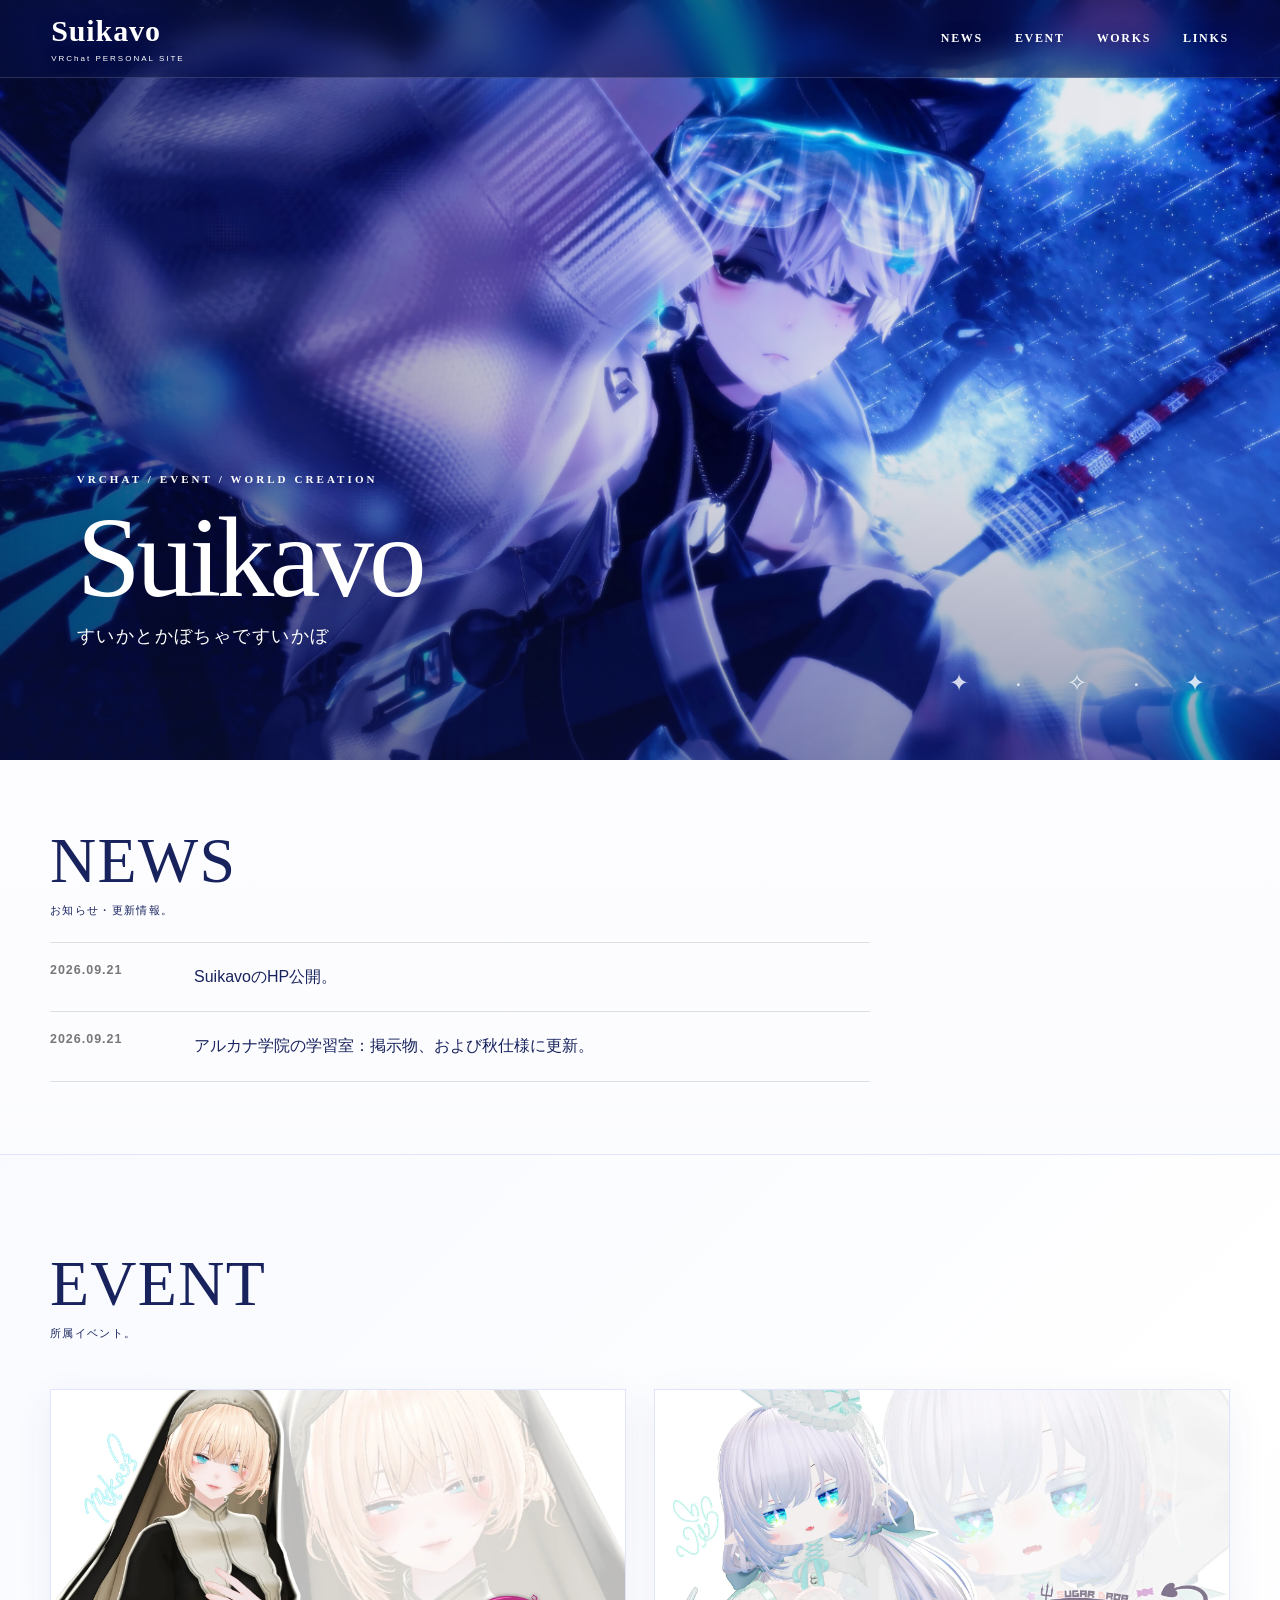
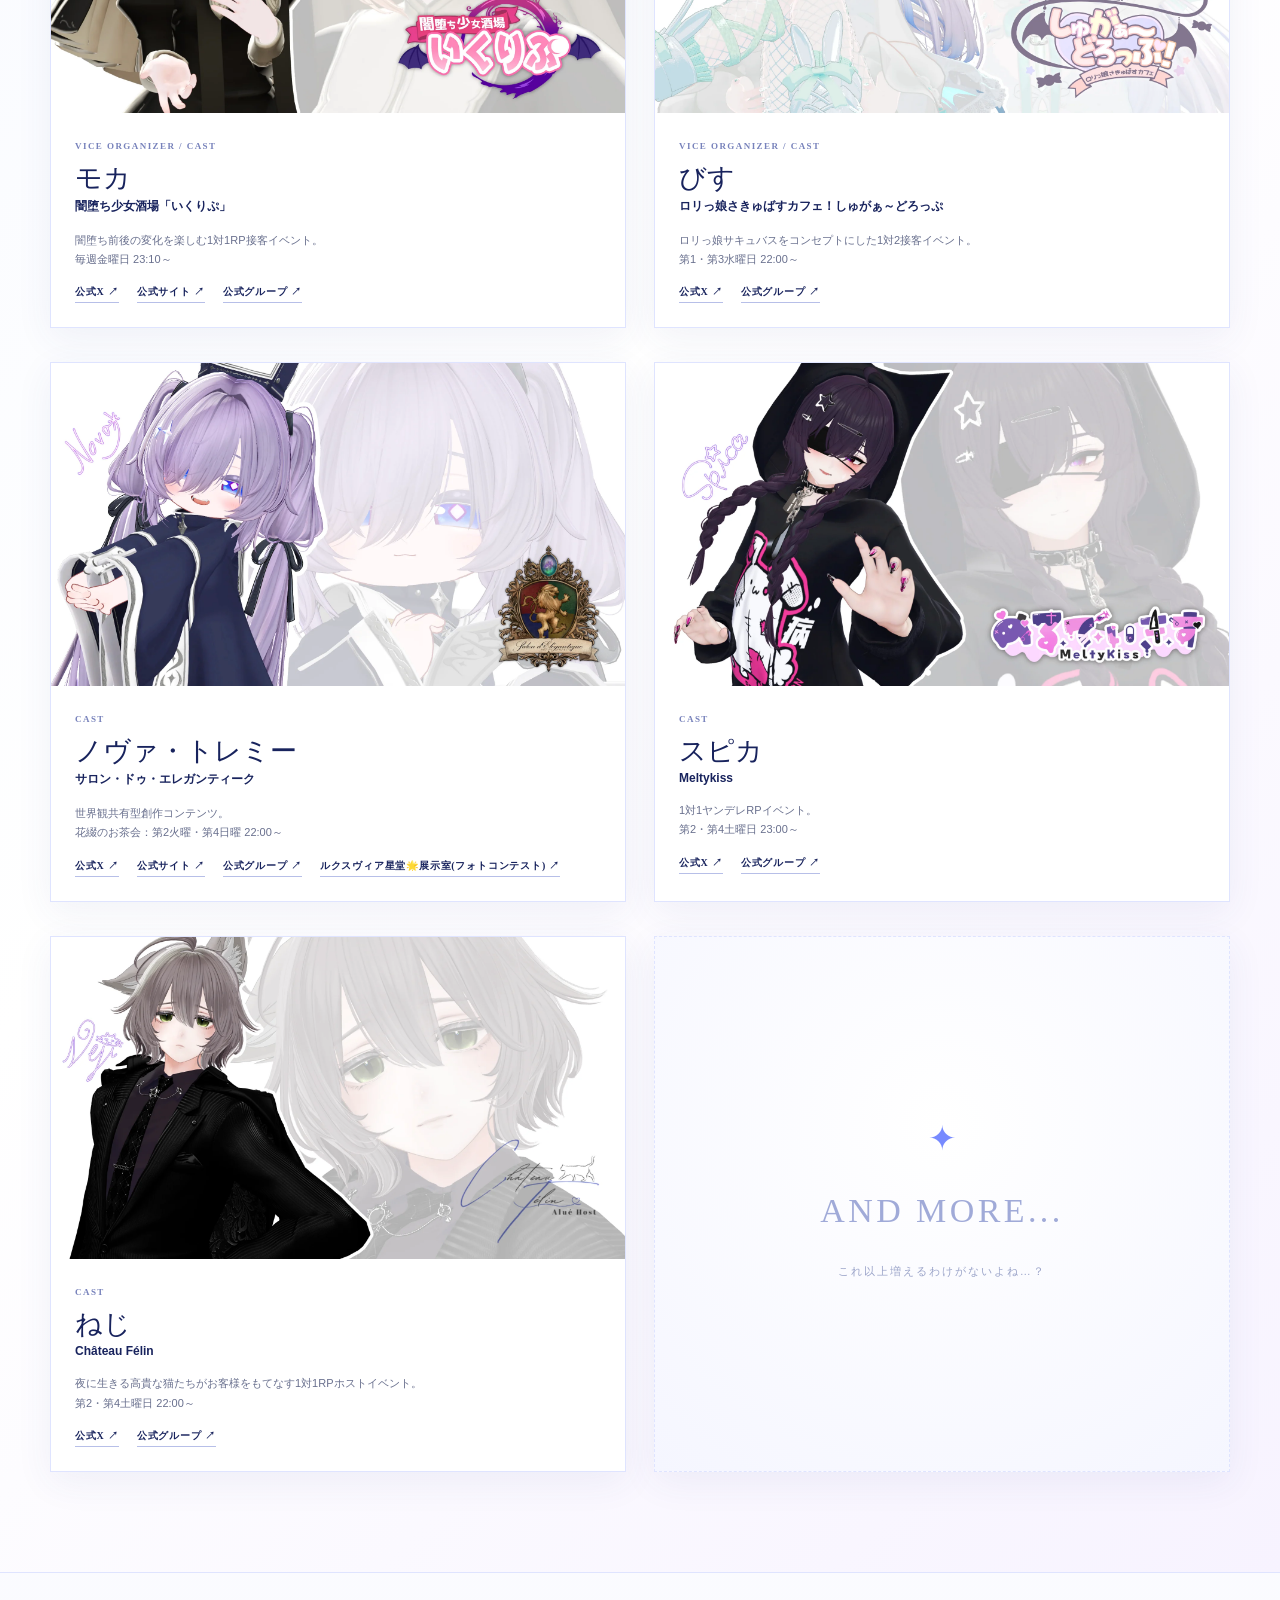
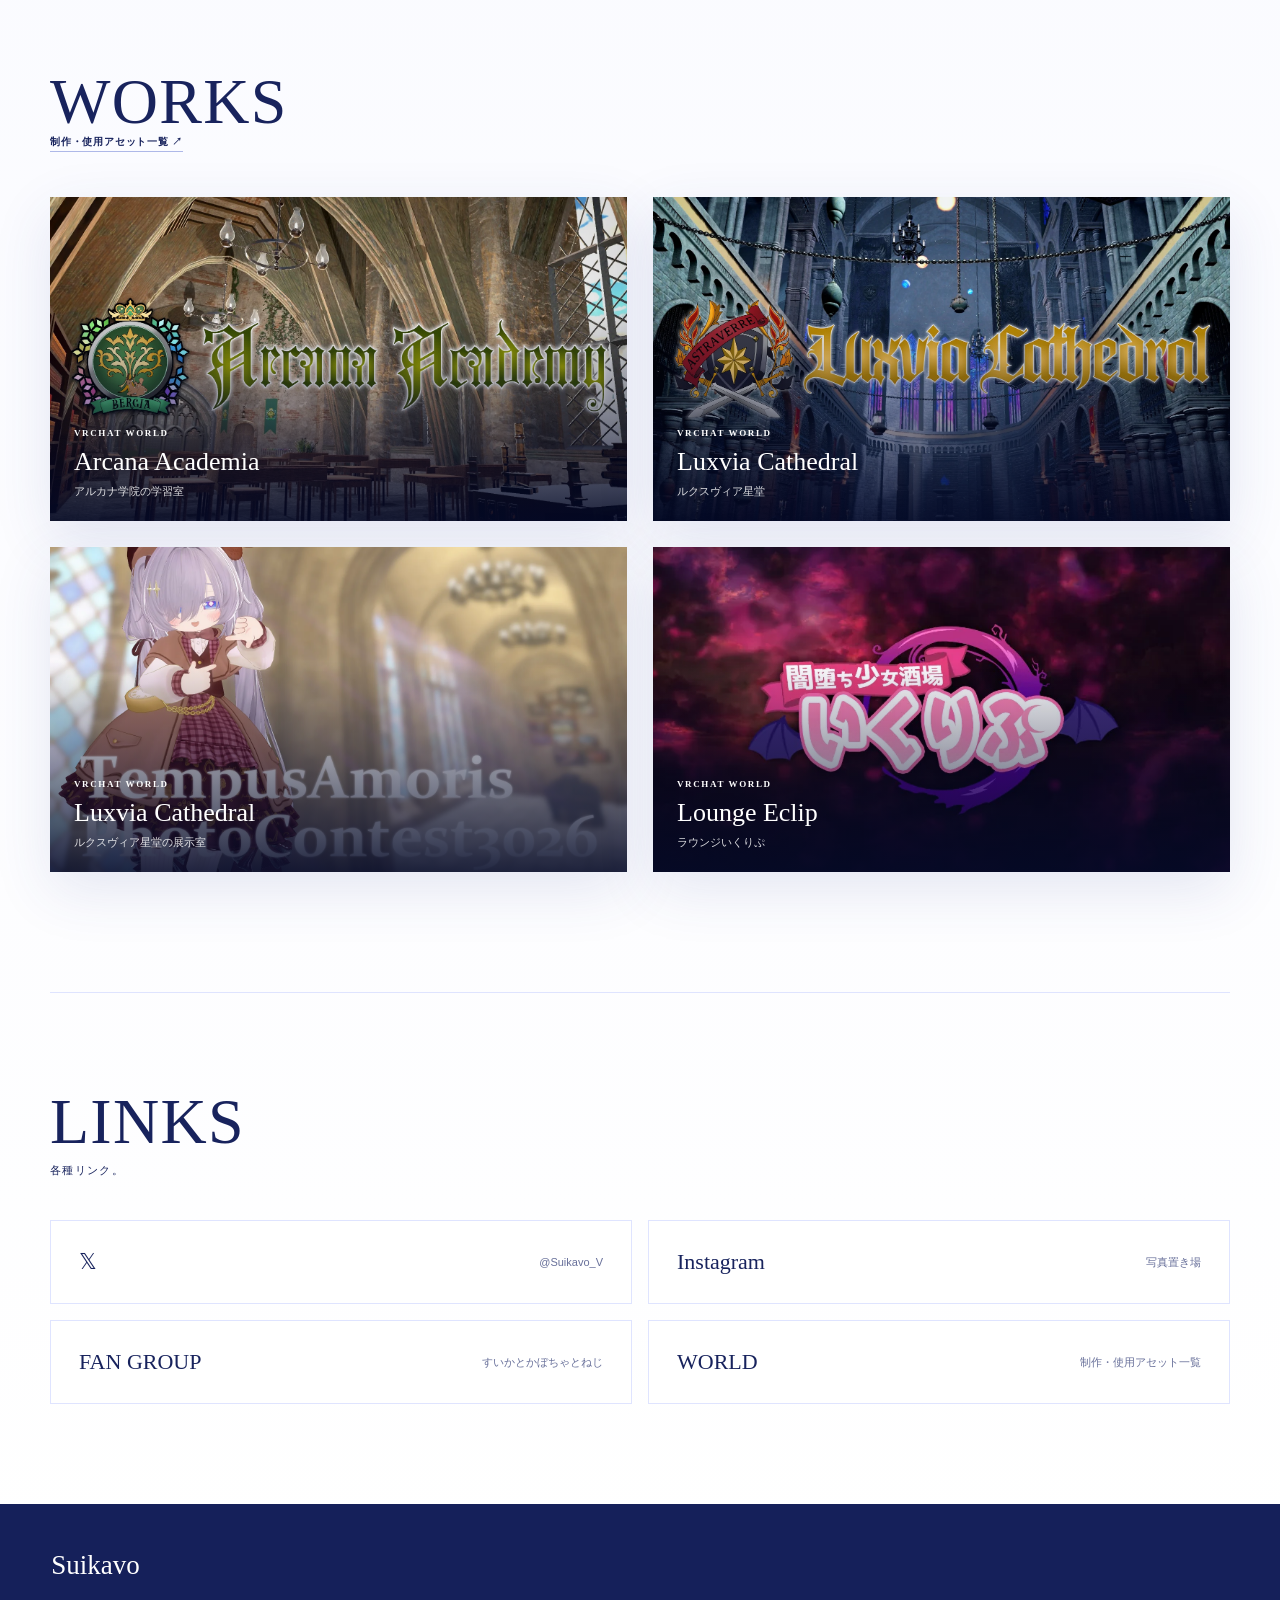
==== index.html @ 26a0cde1 "Update index.html" ====
<!doctype html>
<html lang="ja">
<head>
<meta charset="utf-8"><meta name="viewport" content="width=device-width,initial-scale=1">
<title>Suikavo | PERSONAL SITE</title>
<meta name="description" content="Suikavoの個人サイトです。">
<link rel="icon" href="img/favicon.png">
<link rel="stylesheet" href="css/style.css">
</head>
<body>
<header class="site-header">
  <a class="logo" href="#top"><strong>Suikavo</strong><small>VRChat PERSONAL SITE</small></a>
  <nav><a href="#news">NEWS</a><a href="#event">EVENT</a><a href="#works">WORKS</a><a href="#links">LINKS</a></nav>
  <button class="menu" aria-label="メニュー" aria-expanded="false">MENU</button>
</header>
<main id="top">
<section class="hero">
  <div class="hero-slider" aria-label="Suikavoキービジュアル">
    <div class="hero-track">
      <img class="hero-slide" src="img/TOP_1.webp" alt="">
      <img class="hero-slide" src="img/TOP_2.webp" alt="">
      <img class="hero-slide" src="img/TOP_3.webp" alt="">
      <img class="hero-slide" src="img/TOP_4.webp" alt="">
      <img class="hero-slide" src="img/TOP_5.webp" alt="">
    </div>
  </div>
<div class="hero-shade"></div>
  <div class="hero-copy"><span>VRCHAT / EVENT / WORLD CREATION</span><h1>Suikavo</h1><p>すいかとかぼちゃですいかぼ</p></div>
  
  <div class="hero-stars" aria-hidden="true">✦　·　✧　·　✦</div>
</section>
<div class="news-only wrap">
<section id="news" class="section news-social">
  <div class="news-social-grid">
    <div class="news-panel">
      <div class="heading"><div><h2>NEWS</h2><small>お知らせ・更新情報。</small></div></div>
      <div class="news-list">
        <article class="news-item">
          <time datetime="2026-09-21">2026.09.21</time>
          <p>SuikavoのHP公開。</p>
        </article>
        <article class="news-item">
          <time datetime="2026-09-21">2026.09.21</time>
          <p>アルカナ学院の学習室：掲示物、および秋仕様に更新。</p>
        </article>
      </div>
    </div>
  </div>
</section>
</div>

<section id="event" class="section event-section">
<div class="wrap">
  <div class="section-top"><div class="heading"><div><h2>EVENT</h2><small>所属イベント。</small></div></div></div>
  <div class="event-grid">
    <article class="event-card"><img src="img/CastBanner_Moka.webp" alt="モカ / 闇堕ち少女酒場いくりぷ"><div class="event-info"><div><span>VICE ORGANIZER / CAST</span><h3>モカ</h3><h4>闇堕ち少女酒場「いくりぷ」</h4></div><p>闇堕ち前後の変化を楽しむ1対1RP接客イベント。<br>毎週金曜日 23:10～</p><div class="event-links"><a href="https://x.com/DFB_Eclipse" target="_blank" rel="noreferrer">公式X ↗</a><a href="https://dfbeclipse.github.io/vrc-event-page/" target="_blank" rel="noreferrer">公式サイト ↗</a><a href="https://vrc.group/IKRP.4845" target="_blank" rel="noreferrer">公式グループ ↗</a></div></div></article>
    <article class="event-card"><img src="img/CastBanner_Vis.webp" alt="びす / しゅがぁ～どろっぷ"><div class="event-info"><div><span>VICE ORGANIZER / CAST</span><h3>びす</h3><h4>ロリっ娘さきゅばすカフェ！しゅがぁ～どろっぷ</h4></div><p>ロリっ娘サキュバスをコンセプトにした1対2接客イベント。<br>第1・第3水曜日 22:00～</p><div class="event-links"><a href="https://x.com/VRC_SugarDrop" target="_blank" rel="noreferrer">公式X ↗</a><a href="https://vrc.group/SD1.3773" target="_blank" rel="noreferrer">公式グループ ↗</a></div></div></article>
    <article class="event-card"><img src="img/CastBanner_Nova.webp" alt="ノヴァ・トレミー / サロン・ドゥ・エレガンティーク"><div class="event-info"><div><span>CAST</span><h3>ノヴァ・トレミー</h3><h4>サロン・ドゥ・エレガンティーク</h4></div><p>世界観共有型創作コンテンツ。<br>花綴のお茶会：第2火曜・第4日曜 22:00～</p><div class="event-links"><a href="https://x.com/VRC_SALON" target="_blank" rel="noreferrer">公式X ↗</a><a href="https://vrcsalon.wixsite.com/salon-d-elegantique" target="_blank" rel="noreferrer">公式サイト ↗</a><a href="https://vrc.group/SALON.3067" target="_blank" rel="noreferrer">公式グループ ↗</a><a href="https://x.com/Luxvia_kirakira" target="_blank" rel="noreferrer">ルクスヴィア星堂🌟展示室(フォトコンテスト) ↗</a></div></div></article>
    <article class="event-card"><img src="img/CastBanner_Spica.webp" alt="スピカ / Meltykiss"><div class="event-info"><div><span>CAST</span><h3>スピカ</h3><h4>Meltykiss</h4></div><p>1対1ヤンデレRPイベント。<br>第2・第4土曜日 23:00～</p><div class="event-links"><a href="https://x.com/Meltykiss_RP" target="_blank" rel="noreferrer">公式X ↗</a><a href="https://vrc.group/MELTYK.9744" target="_blank" rel="noreferrer">公式グループ ↗</a></div></div></article>
    <article class="event-card"><img src="img/CastBanner_Neji.webp" alt="ねじ / Château Félin"><div class="event-info"><div><span>CAST</span><h3>ねじ</h3><h4>Château Félin</h4></div><p>夜に生きる高貴な猫たちがお客様をもてなす1対1RPホストイベント。<br>第2・第4土曜日 22:00～</p><div class="event-links"><a href="https://x.com/Alue_host" target="_blank" rel="noreferrer">公式X ↗</a><a href="https://vrc.group/CFHOST.1799" target="_blank" rel="noreferrer">公式グループ ↗</a></div></div></article>
    <article class="event-card more-card"><div class="more-inner"><span>✦</span><h3>AND MORE...</h3><p>これ以上増えるわけがないよね…？</p></div></article>
  </div>
</div>
</section>

<section id="works" class="section works wrap">
  <div class="section-top"><div class="heading"><div><h2>WORKS</h2><a class="text-link" href="https://nice-hope-88e.notion.site/2d836f5810f680d7ac8ffae40228d216" target="_blank" rel="noreferrer">制作・使用アセット一覧 ↗</a></div></div></div>
  <div class="works-grid">
    <a class="work-card" href="https://vrchat.com/home/launch?worldId=wrld_02299220-9dbe-44e6-8e7b-b437713254c1" target="_blank" rel="noreferrer"><img src="img/WorldBanner_01.webp" alt="Arcana Academia"><div><span>VRCHAT WORLD</span><h3>Arcana Academia</h3><p>アルカナ学院の学習室</p></div></a>
    <a class="work-card" href="https://vrchat.com/home/launch?worldId=wrld_3e74e423-bea6-4297-b7ee-8c4036b9f071" target="_blank" rel="noreferrer"><img src="img/WorldBanner_02.webp" alt="Luxvia Cathedral"><div><span>VRCHAT WORLD</span><h3>Luxvia Cathedral</h3><p>ルクスヴィア星堂</p></div></a>
    <a class="work-card" href="https://vrchat.com/home/launch?worldId=wrld_10c04b75-bedc-47fc-84cd-84316eb4fcbe" target="_blank" rel="noreferrer"><img src="img/WorldBanner_03.webp" alt="Tempus Amoris Photo Contest 3026"><div><span>VRCHAT WORLD</span><h3>Luxvia Cathedral</h3><p>ルクスヴィア星堂の展示室</p></div></a>
    <a class="work-card" target="_blank" rel="noreferrer"><img src="img/WorldBanner_04.webp" alt="闇堕ち少女酒場いくりぷ"><div><span>VRCHAT WORLD</span><h3>Lounge Eclip</h3><p>ラウンジいくりぷ</p></div></a>
  </div>
</section>

<section id="links" class="section links wrap">
  <div class="heading"><div><h2>LINKS</h2><small>各種リンク。</small></div></div>
  <div class="link-grid">
    <a href="https://x.com/Suikavo_V" target="_blank" rel="noreferrer"><b>𝕏</b><span>@Suikavo_V</span></a>
    <a href="https://www.instagram.com/suikavo/" target="_blank" rel="noreferrer"><b>Instagram</b><span>写真置き場</span></a>
    <a href="https://vrc.group/0908.1589" target="_blank" rel="noreferrer"><b>FAN GROUP</b><span>すいかとかぼちゃとねじ</span></a>
    <a href="https://nice-hope-88e.notion.site/2d836f5810f680d7ac8ffae40228d216" target="_blank" rel="noreferrer"><b>WORLD</b><span>制作・使用アセット一覧</span></a>
  </div>
</section>
</main>
<footer><div><strong>Suikavo</strong
---- css/style.css ----
:root {
  --ink:#18235d;
  --blue:#536cff;
  --violet:#9d7bff;
  --pale:#f4f6ff;
  --line:#dfe4ff;
  --white:#fff;
  --shadow:0 18px 55px rgba(53,68,145,.12)
}

* {
  box-sizing:border-box
}

html {
  scroll-behavior:smooth
}

body {
  margin:0;
  color:var(--ink);
  font-family:"Yu Gothic","Hiragino Kaku Gothic ProN",Meiryo,sans-serif;
  background:linear-gradient(180deg,#fff 0,#f8f9ff 48%,#fff 100%)
}

a {
  color:inherit;
  text-decoration:none
}

img {
  display:block;
  max-width:100%
}

.wrap {
  width:min(1180px,calc(100% - 48px));
  margin:auto
}

.site-header {
  height:78px;
  padding:0 max(24px,4vw);
  display:flex;
  align-items:center;
  justify-content:space-between;
  position:absolute;
  top:0;
  left:0;
  right:0;
  z-index:20;
  color:white;
  text-shadow:0 1px 14px rgba(0,0,60,.5)
}

.logo {
  display:flex;
  flex-direction:column;
  line-height:1
}

.logo strong {
  font:600 30px Georgia,serif;
  letter-spacing:.03em
}

.logo small {
  font-size:8px;
  letter-spacing:.25em;
  margin-top:7px
}

.site-header nav {
  display:flex;
  gap:32px;
  font:600 12px Georgia,serif;
  letter-spacing:.14em
}

.site-header nav a {
  padding:10px 0;
  border-bottom:1px solid transparent
}

.site-header nav a:hover {
  border-color:white
}

.menu {
  display:none;
  background:rgba(255,255,255,.12);
  border:1px solid rgba(255,255,255,.5);
  color:white;
  border-radius:999px;
  padding:10px 14px
}

.hero {
  height:min(760px,92vh);
  min-height:590px;
  position:relative;
  overflow:hidden;
  background:#07164e
}

.hero-photo {
  width:100%;
  height:100%;
  object-fit:cover;
  object-position:center 47%
}

.hero-shade {
  position:absolute;
  inset:0;
  background:linear-gradient(90deg,rgba(6,14,57,.65) 0%,rgba(10,18,70,.14) 50%,rgba(7,16,61,.08) 100%),linear-gradient(0deg,rgba(17,25,83,.38),transparent 42%)
}

.hero-copy {
  position:absolute;
  left:max(6vw,48px);
  bottom:10%;
  color:white;
  filter:drop-shadow(0 4px 14px rgba(0,0,60,.45))
}

.hero-copy>span {
  font:600 11px Georgia,serif;
  letter-spacing:.28em
}

.hero-copy h1 {
  font:500 clamp(68px,9vw,142px)/.88 Georgia,serif;
  margin:20px 0 16px;
  letter-spacing:-.04em
}

.hero-copy p {
  font-size:18px;
  letter-spacing:.08em;
  margin:0 0 36px
}

.hero-copy a {
  font:600 10px Georgia,serif;
  letter-spacing:.2em;
  border-bottom:1px solid rgba(255,255,255,.8);
  padding-bottom:6px
}

.hero-stars {
  position:absolute;
  right:5vw;
  bottom:8%;
  color:white;
  opacity:.8;
  font-size:24px;
  letter-spacing:.45em
}

.section {
  padding:100px 0
}

.heading {
  display:flex;
  align-items:flex-start;
  gap:18px
}

.heading>span {
  font:italic 13px Georgia,serif;
  color:var(--blue);
  padding-top:9px
}

.heading h2 {
  font:500 clamp(42px,5vw,68px)/.9 Georgia,serif;
  margin:0;
  letter-spacing:.02em
}

.heading small {
  display:block;
  margin-top:13px;
  letter-spacing:.12em;
  font-size:11px
}

.about {
  display:grid;
  grid-template-columns:1fr 1.35fr;
  gap:70px;
  align-items:center
}

.about-copy {
  font-size:15px;
  line-height:2.1;
  border-left:1px solid var(--line);
  padding:14px 0 14px 42px
}

.event-section {
  position:relative;
  background:linear-gradient(135deg,#f8faff,#fff 45%,#f7f3ff);
  border-top:1px solid var(--line);
  border-bottom:1px solid var(--line)
}

.section-top {
  display:flex;
  align-items:end;
  justify-content:space-between;
  gap:40px;
  margin-bottom:48px
}

.section-top>p {
  font-size:12px;
  letter-spacing:.08em;
  color:#69729b
}

.event-grid {
  display:grid;
  grid-template-columns:repeat(2,minmax(0,1fr));
  gap:34px 28px
}

.event-card {
  background:white;
  border:1px solid var(--line);
  box-shadow:0 10px 35px rgba(57,70,145,.07);
  overflow:hidden;
  transition:.25s transform,.25s box-shadow
}

.event-card:hover {
  transform:translateY(-5px);
  box-shadow:var(--shadow)
}

.event-card>img {
  width:100%;
  aspect-ratio:16/9;
  object-fit:cover
}

.event-info {
  padding:22px 24px 24px;
  display:grid;
  grid-template-columns:1fr auto;
  column-gap:18px;
  align-items:end
}

.event-info span {
  font:600 9px Georgia,serif;
  letter-spacing:.16em;
  color:#7782bb
}

.event-info h3 {
  font:500 27px Georgia,"Yu Mincho",serif;
  margin:7px 0 2px
}

.event-info h4 {
  font-size:12px;
  margin:0;
  font-weight:600
}

.event-info p {
  grid-column:1/-1;
  color:#69708e;
  font-size:11px;
  line-height:1.75;
  margin:16px 0
}

.event-info>a,
.event-links a {
  font:600 10px Georgia,serif;
  letter-spacing:.08em;
  border-bottom:1px solid #b7bfe8;
  padding-bottom:3px
}

.event-links {
  display:flex;
  gap:18px
}

.more-card {
  min-height:100%;
  display:grid;
  place-items:center;
  background:radial-gradient(circle at 50% 35%,#fff,#f5f6ff);
  border-style:dashed
}

.more-inner {
  text-align:center;
  padding:70px 20px
}

.more-inner span {
  font-size:34px;
  color:#778aff
}

.more-inner h3 {
  font:500 34px Georgia,serif;
  letter-spacing:.1em;
  color:#a0aad8
}

.more-inner p {
  font-size:11px;
  letter-spacing:.18em;
  color:#9ba4c9
}

.works {
  padding-bottom:120px
}

.text-link {
  font:600 10px Georgia,serif;
  letter-spacing:.08em;
  border-bottom:1px solid #aeb8e8;
  padding-bottom:4px
}

.works-grid {
  display:grid;
  grid-template-columns:repeat(2,minmax(0,1fr));
  gap:26px
}

.work-card {
  position:relative;
  overflow:hidden;
  background:#101b54;
  box-shadow:var(--shadow);
  min-height:300px
}

.work-card img {
  width:100%;
  height:100%;
  aspect-ratio:16/9;
  object-fit:cover;
  transition:transform .45s ease
}

.work-card:after {
  content:"";
  position:absolute;
  inset:35% 0 0;
  background:linear-gradient(transparent,rgba(4,10,40,.88))
}

.work-card>div {
  position:absolute;
  z-index:2;
  left:24px;
  right:24px;
  bottom:22px;
  color:white
}

.work-card span {
  font:600 9px Georgia,serif;
  letter-spacing:.18em
}

.work-card h3 {
  font:500 26px Georgia,"Yu Mincho",serif;
  margin:7px 0
}

.work-card p {
  font-size:11px;
  margin:0;
  opacity:.85
}

.work-card:hover img {
  transform:scale(1.035)
}

.links {
  border-top:1px solid var(--line)
}

.link-grid {
  display:grid;
  grid-template-columns:repeat(2,1fr);
  gap:16px;
  margin-top:42px
}

.link-grid a {
  border:1px solid var(--line);
  background:white;
  padding:28px;
  display:flex;
  align-items:center;
  justify-content:space-between;
  transition:.2s
}

.link-grid a:hover {
  transform:translateY(-3px);
  box-shadow:var(--shadow)
}

.link-grid b {
  font:500 22px Georgia,serif
}

.link-grid span {
  font-size:11px;
  color:#68709a
}

footer {
  padding:46px max(24px,4vw);
  background:#15205a;
  color:white;
  display:flex;
  justify-content:space-between;
  align-items:center;
  gap:30px
}

footer div {
  display:flex;
  flex-direction:column
}

footer strong {
  font:500 27px Georgia,serif
}

footer small {
  font-size:7px;
  letter-spacing:.2em
}

footer p {
  font-size:11px;
  letter-spacing:.12em;
  opacity:.8
}

footer>a {
  font:600 9px Georgia,serif;
  letter-spacing:.12em
}

@media(max-width:760px) {
  .wrap {
  width:min(100% - 28px,1180px)
}

.site-header {
  height:64px
}

.logo strong {
  font-size:24px
}

.site-header nav {
  display:none;
  position:absolute;
  top:64px;
  right:14px;
  background:rgba(13,25,78,.94);
  padding:20px;
  flex-direction:column;
  gap:10px;
  border-radius:10px
}

.site-header.open nav {
  display:flex
}

.menu {
  display:block
}

.hero {
  height:76vh;
  min-height:520px
}

.hero-photo {
  object-position:57% center
}

.hero-shade {
  background:linear-gradient(0deg,rgba(6,14,57,.75),rgba(6,14,57,.05) 65%)
}

.hero-copy {
  left:24px;
  right:24px;
  bottom:8%
}

.hero-copy h1 {
  font-size:64px
}

.hero-copy p {
  font-size:14px
}

.hero-stars {
  display:none
}

.section {
  padding:72px 0
}

.about {
  grid-template-columns:1fr;
  gap:36px
}

.about-copy {
  padding-left:24px
}

.section-top {
  display:block;
  margin-bottom:32px
}

.section-top>p,
.section-top>.text-link {
  display:inline-block;
  margin-top:22px
}

.event-grid,
.works-grid {
  grid-template-columns:1fr;
  gap:22px
}

.event-info {
  grid-template-columns:1fr
}

.event-info>a,
.event-links {
  margin-top:4px
}

.more-card {
  min-height:220px
}

.work-card {
  min-height:0
}

.link-grid {
  grid-template-columns:1fr
}

footer {
  align-items:flex-start;
  flex-direction:column
}

.heading h2 {
  font-size:44px
}

}

/* Fan group */
.fan-group-link {
  padding:0!important;
  min-height:104px;
  overflow:hidden;
  justify-content:flex-start!important;
  gap:18px
}

.fan-thumb {
  width:142px;
  align-self:stretch;
  flex:0 0 142px;
  overflow:hidden;
  background:#fafafa
}

.fan-thumb img {
  width:100%;
  height:100%;
  object-fit:cover;
  object-position:center
}

.fan-copy {
  display:flex;
  flex:1;
  min-width:0;
  flex-direction:column;
  gap:5px
}

.fan-copy b {
  font:500 22px Georgia,serif;
  color:var(--ink)
}

.fan-copy small {
  font-size:10px;
  color:#68709a;
  white-space:nowrap;
  overflow:hidden;
  text-overflow:ellipsis
}

.fan-group-link>span:last-child {
  padding-right:24px;
  white-space:nowrap
}

@media(max-width:760px) {
  .fan-group-link {
  min-height:92px
}

.fan-thumb {
  width:112px;
  flex-basis:112px
}

.fan-copy b {
  font-size:18px
}

.fan-group-link>span:last-child {
  padding-right:16px
}

}

/* Fixed top navigation */
.site-header {
  position:fixed;
  background:rgba(9,18,67,.58);
  border-bottom:1px solid rgba(255,255,255,.14);
  backdrop-filter:blur(14px) saturate(135%);
  -webkit-backdrop-filter:blur(14px) saturate(135%);
}

section[id] {
  scroll-margin-top:90px
}

@media(max-width:760px) {
  section[id] {
  scroll-margin-top:74px
}

}

/* Hero slider */
.hero-slider {
  position:absolute;
  inset:0;
  overflow:hidden;
  z-index:0
}

.hero-track {
  display:flex;
  height:100%;
  transform:translateX(0);
  transition:transform 1.05s cubic-bezier(.76,0,.24,1);
  will-change:transform
}

.hero-slide {
  width:100%;
  height:100%;
  flex:0 0 100%;
  object-fit:cover
}

.hero-shade {
  z-index:1;
  pointer-events:none
}

.hero-copy,
.hero-stars {
  z-index:3
}

@media (prefers-reduced-motion:reduce) {
  .hero-track {
  transition:none
}

}

/* News */
.news-social {
  padding-top:72px;
  padding-bottom:72px
}

.news-social-grid {
  display:block
}

.news-list {
  margin-top:24px;
  border-top:1px solid rgba(30,35,70,.14)
}

.news-item {
  display:grid;
  grid-template-columns:120px 1fr;
  gap:24px;
  padding:20px 0;
  border-bottom:1px solid rgba(30,35,70,.14)
}

.news-item time {
  font-size:.78rem;
  font-weight:700;
  letter-spacing:.08em;
  color:#777
}

.news-item p {
  margin:0;
  line-height:1.8
}

.news-only {
  max-width:none
}

.news-only .news-list {
  max-width:820px
}

@media(max-width:800px) {
  .news-item {
  grid-template-columns:1fr;
  gap:6px
}

.news-social {
  padding-top:56px;
  padding-bottom:56px
}

}


/* Mobile: show only the first hero image */
@media (max-width:760px) {
  .hero-track {
    transform:translateX(0) !important;
    transition:none !important;
  }

  .hero-slide:not(:first-child) {
    display:none;
  }
}
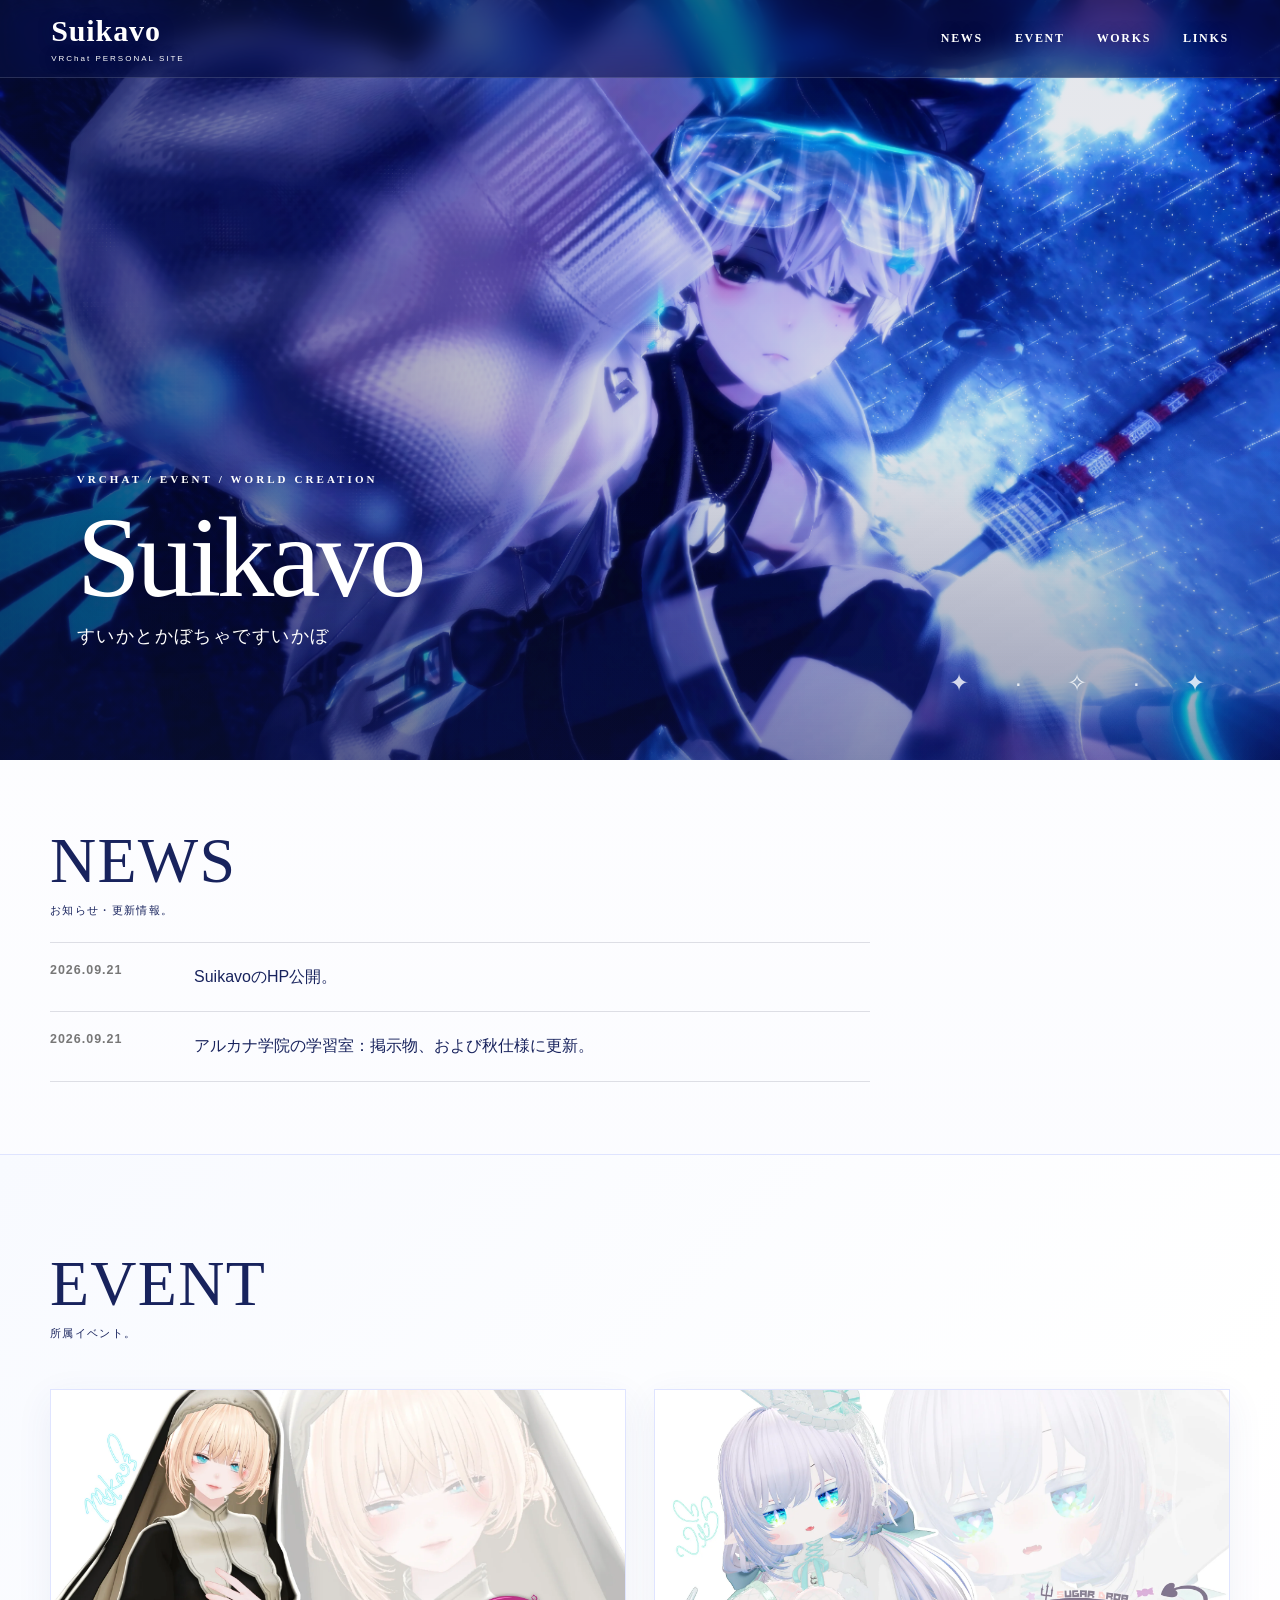
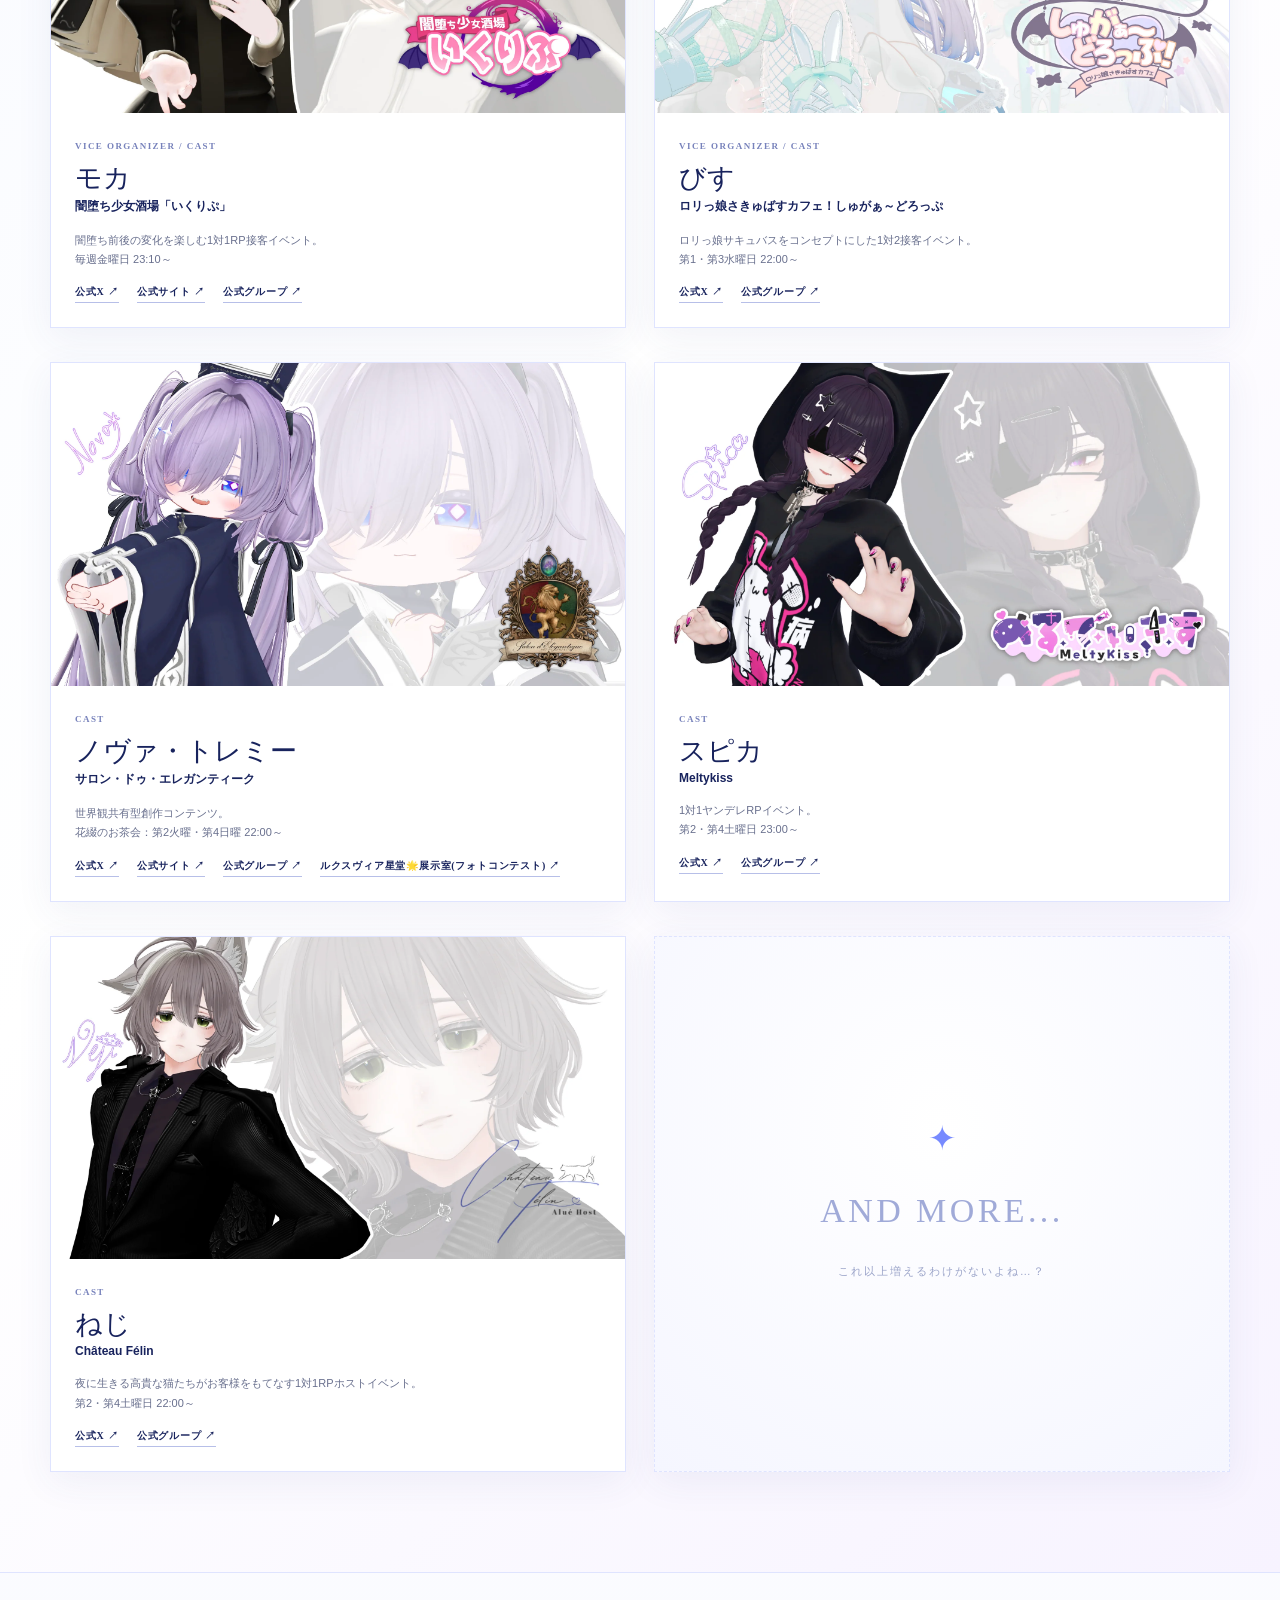
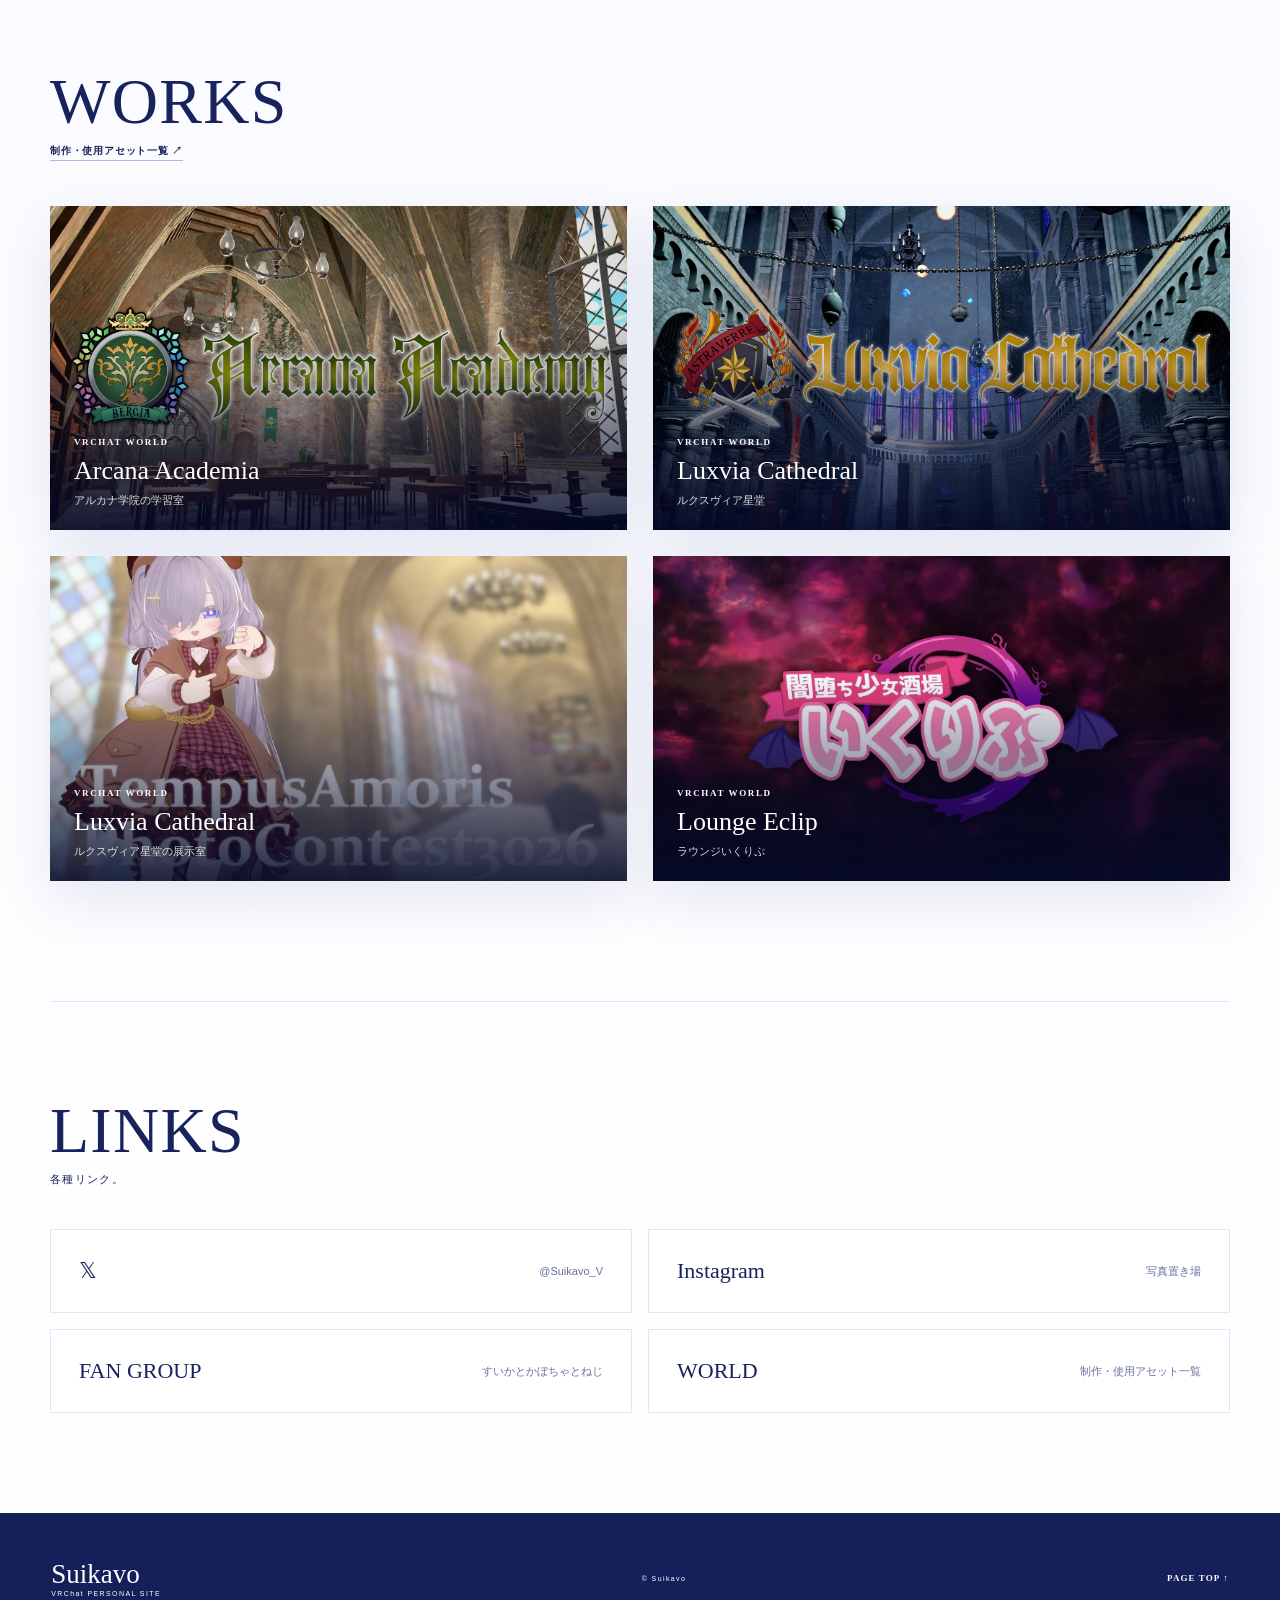
==== commit 30adccbc: "Update index.html" ====
--- a/index.html
+++ b/index.html
@@ -64,7 +64,7 @@
 </section>
 
 <section id="works" class="section works wrap">
-  <div class="section-top"><div class="heading"><div><h2>WORKS</h2><a class="text-link" href="https://nice-hope-88e.notion.site/2d836f5810f680d7ac8ffae40228d216" target="_blank" rel="noreferrer">制作・使用アセット一覧 ↗</a></div></div></div>
+  <div class="section-top"><div class="heading"><div><h2>WORKS</h2><small><a class="text-link" href="https://nice-hope-88e.notion.site/2d836f5810f680d7ac8ffae40228d216" target="_blank" rel="noreferrer">制作・使用アセット一覧 ↗</a></small></div></div></div>
   <div class="works-grid">
     <a class="work-card" href="https://vrchat.com/home/launch?worldId=wrld_02299220-9dbe-44e6-8e7b-b437713254c1" target="_blank" rel="noreferrer"><img src="img/WorldBanner_01.webp" alt="Arcana Academia"><div><span>VRCHAT WORLD</span><h3>Arcana Academia</h3><p>アルカナ学院の学習室</p></div></a>
     <a class="work-card" href="https://vrchat.com/home/launch?worldId=wrld_3e74e423-bea6-4297-b7ee-8c4036b9f071" target="_blank" rel="noreferrer"><img src="img/WorldBanner_02.webp" alt="Luxvia Cathedral"><div><span>VRCHAT WORLD</span><h3>Luxvia Cathedral</h3><p>ルクスヴィア星堂</p></div></a>
@@ -83,4 +83,6 @@
   </div>
 </section>
 </main>
-<footer><div><strong>Suikavo</strong
+<footer><div><strong>Suikavo</strong><small>VRChat PERSONAL SITE</small></div><small>© Suikavo</small><a href="#top">PAGE TOP ↑</a></footer>
+<script src="js/main.js"></script>
+</body></html>
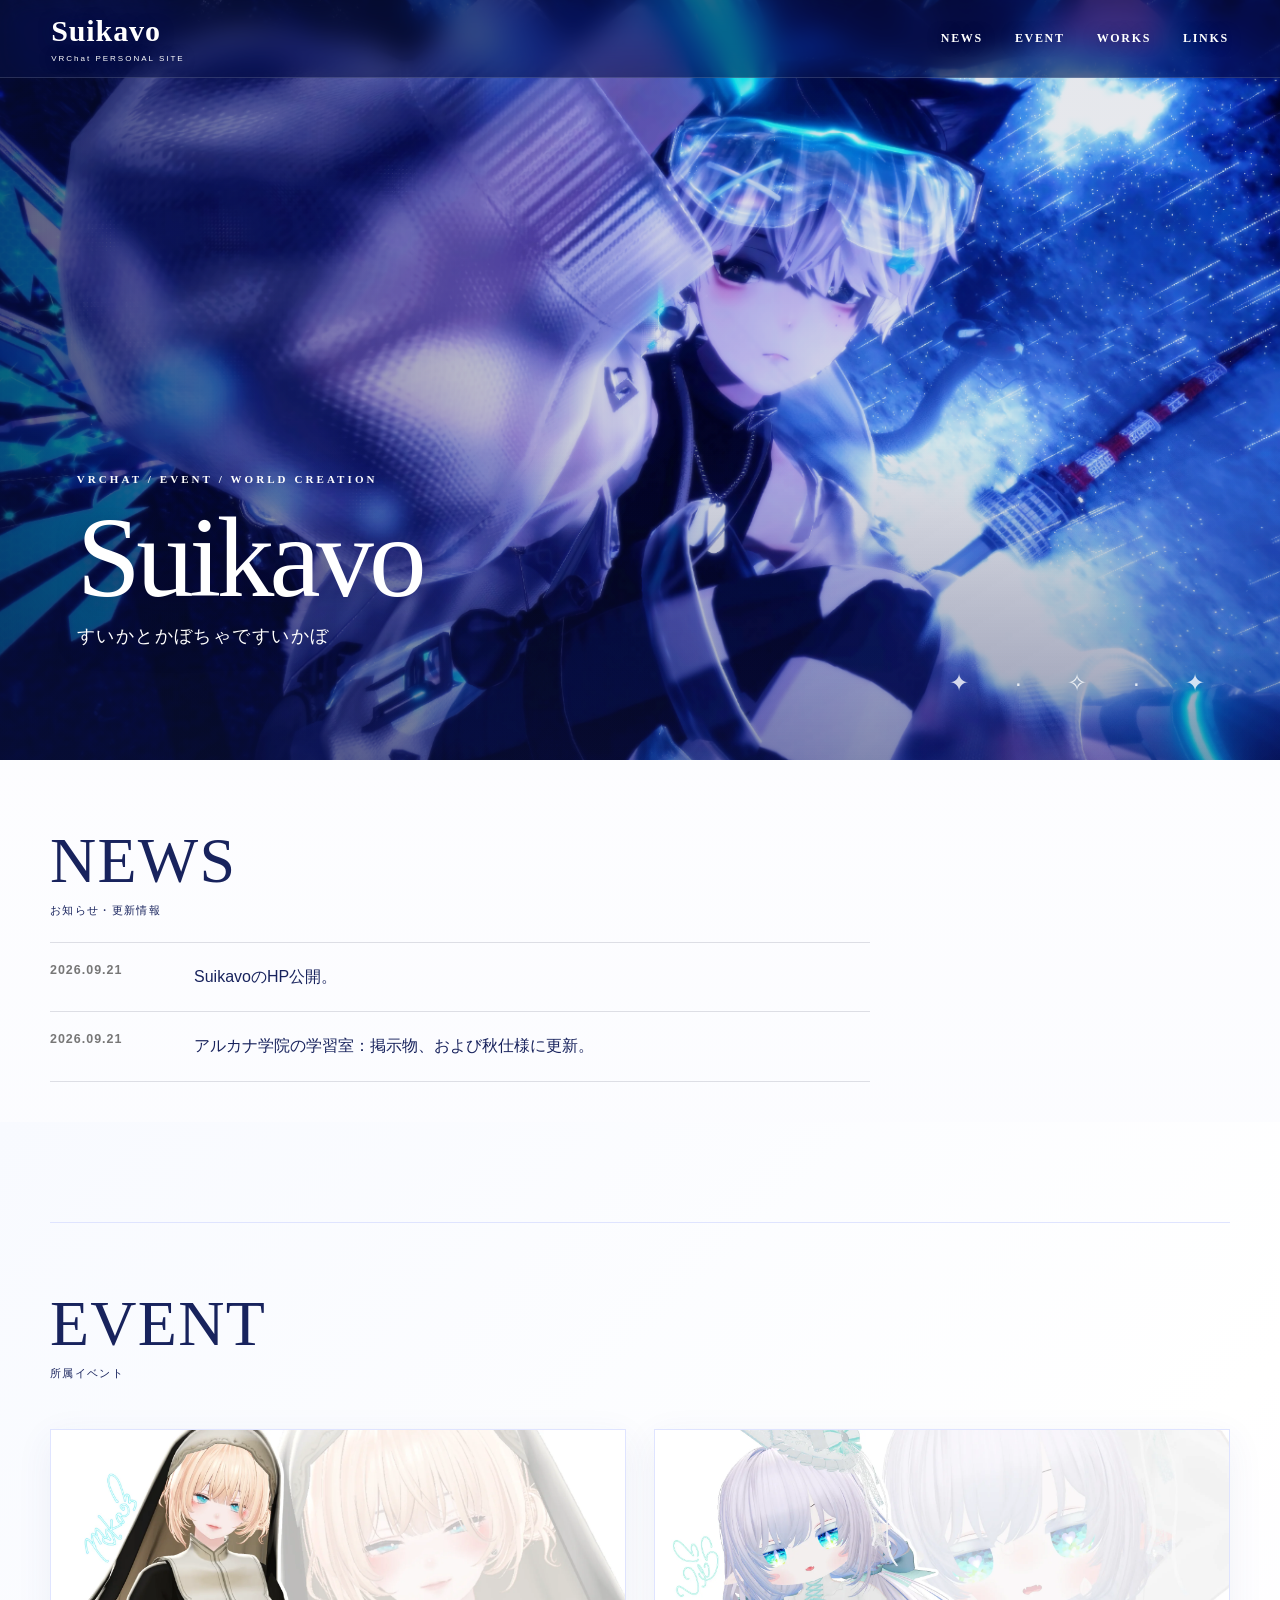
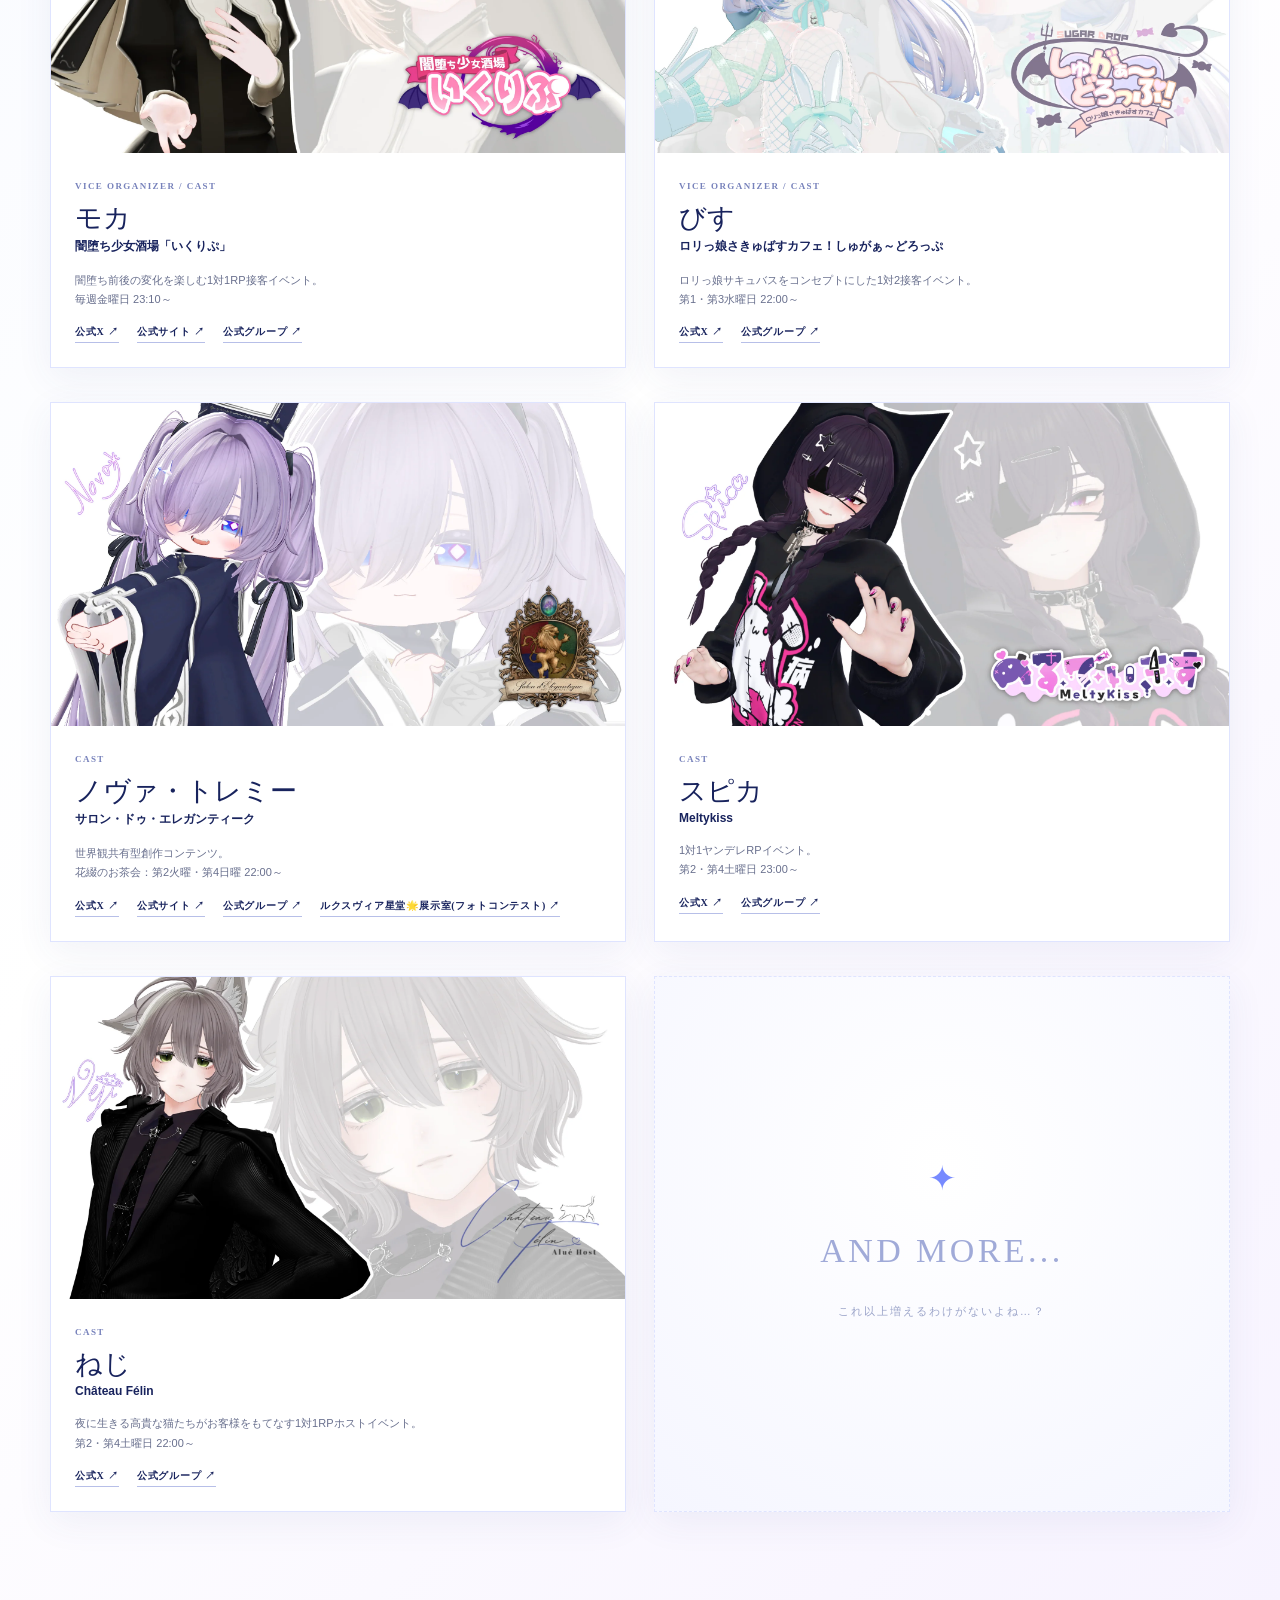
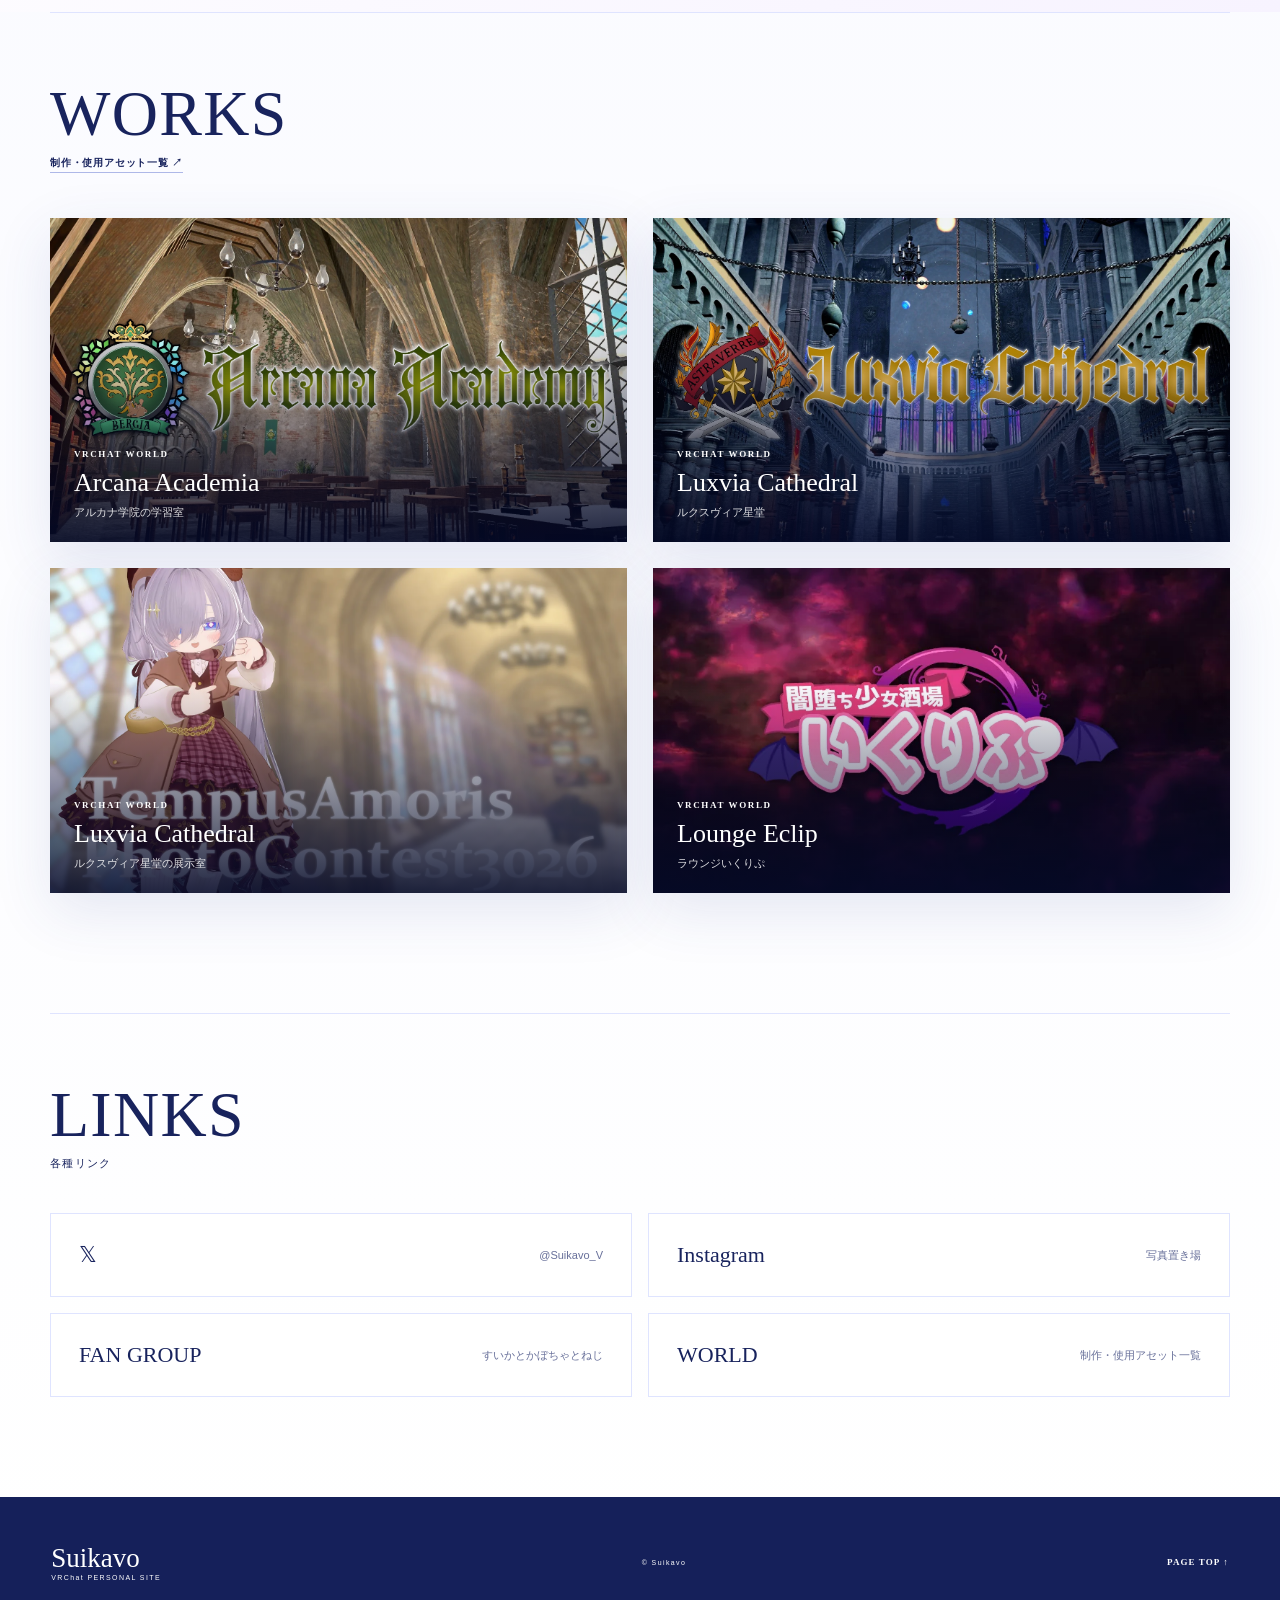
==== commit 9d885da0: "Update index.html" ====
--- a/index.html
+++ b/index.html
@@ -33,7 +33,7 @@
 <section id="news" class="section news-social">
   <div class="news-social-grid">
     <div class="news-panel">
-      <div class="heading"><div><h2>NEWS</h2><small>お知らせ・更新情報。</small></div></div>
+      <div class="heading"><div><h2>NEWS</h2><small>お知らせ・更新情報</small></div></div>
       <div class="news-list">
         <article class="news-item">
           <time datetime="2026-09-21">2026.09.21</time>
@@ -51,7 +51,7 @@
 
 <section id="event" class="section event-section">
 <div class="wrap">
-  <div class="section-top"><div class="heading"><div><h2>EVENT</h2><small>所属イベント。</small></div></div></div>
+  <div class="section-top"><div class="heading"><div><h2>EVENT</h2><small>所属イベント</small></div></div></div>
   <div class="event-grid">
     <article class="event-card"><img src="img/CastBanner_Moka.webp" alt="モカ / 闇堕ち少女酒場いくりぷ"><div class="event-info"><div><span>VICE ORGANIZER / CAST</span><h3>モカ</h3><h4>闇堕ち少女酒場「いくりぷ」</h4></div><p>闇堕ち前後の変化を楽しむ1対1RP接客イベント。<br>毎週金曜日 23:10～</p><div class="event-links"><a href="https://x.com/DFB_Eclipse" target="_blank" rel="noreferrer">公式X ↗</a><a href="https://dfbeclipse.github.io/vrc-event-page/" target="_blank" rel="noreferrer">公式サイト ↗</a><a href="https://vrc.group/IKRP.4845" target="_blank" rel="noreferrer">公式グループ ↗</a></div></div></article>
     <article class="event-card"><img src="img/CastBanner_Vis.webp" alt="びす / しゅがぁ～どろっぷ"><div class="event-info"><div><span>VICE ORGANIZER / CAST</span><h3>びす</h3><h4>ロリっ娘さきゅばすカフェ！しゅがぁ～どろっぷ</h4></div><p>ロリっ娘サキュバスをコンセプトにした1対2接客イベント。<br>第1・第3水曜日 22:00～</p><div class="event-links"><a href="https://x.com/VRC_SugarDrop" target="_blank" rel="noreferrer">公式X ↗</a><a href="https://vrc.group/SD1.3773" target="_blank" rel="noreferrer">公式グループ ↗</a></div></div></article>
@@ -74,7 +74,7 @@
 </section>
 
 <section id="links" class="section links wrap">
-  <div class="heading"><div><h2>LINKS</h2><small>各種リンク。</small></div></div>
+  <div class="heading"><div><h2>LINKS</h2><small>各種リンク</small></div></div>
   <div class="link-grid">
     <a href="https://x.com/Suikavo_V" target="_blank" rel="noreferrer"><b>𝕏</b><span>@Suikavo_V</span></a>
     <a href="https://www.instagram.com/suikavo/" target="_blank" rel="noreferrer"><b>Instagram</b><span>写真置き場</span></a>
--- a/css/style.css
+++ b/css/style.css
@@ -204,8 +204,6 @@
 .event-section {
   position:relative;
   background:linear-gradient(135deg,#f8faff,#fff 45%,#f7f3ff);
-  border-top:1px solid var(--line);
-  border-bottom:1px solid var(--line)
 }
 
 .section-top {
@@ -324,6 +322,8 @@
 }
 
 .works {
+  padding-top:72px;
+  border-top:1px solid var(--line);
   padding-bottom:120px
 }
 
@@ -393,6 +393,7 @@
 }
 
 .links {
+  padding-top:72px;
   border-top:1px solid var(--line)
 }
 
@@ -721,7 +722,7 @@
 /* News */
 .news-social {
   padding-top:72px;
-  padding-bottom:72px
+  padding-bottom:40px;
 }
 
 .news-social-grid {
@@ -769,11 +770,18 @@
 
 .news-social {
   padding-top:56px;
-  padding-bottom:56px
-}
-
-}
-
+  
+  padding-bottom:32px;
+}
+
+}
+
+
+
+.event-section > .wrap {
+  border-top:1px solid var(--line);
+  padding-top:72px;
+}
 
 /* Mobile: show only the first hero image */
 @media (max-width:760px) {
@@ -786,3 +794,12 @@
     display:none;
   }
 }
+
+
+@media (max-width:760px) {
+  .event-section > .wrap,
+  .works,
+  .links {
+    padding-top:56px;
+  }
+}
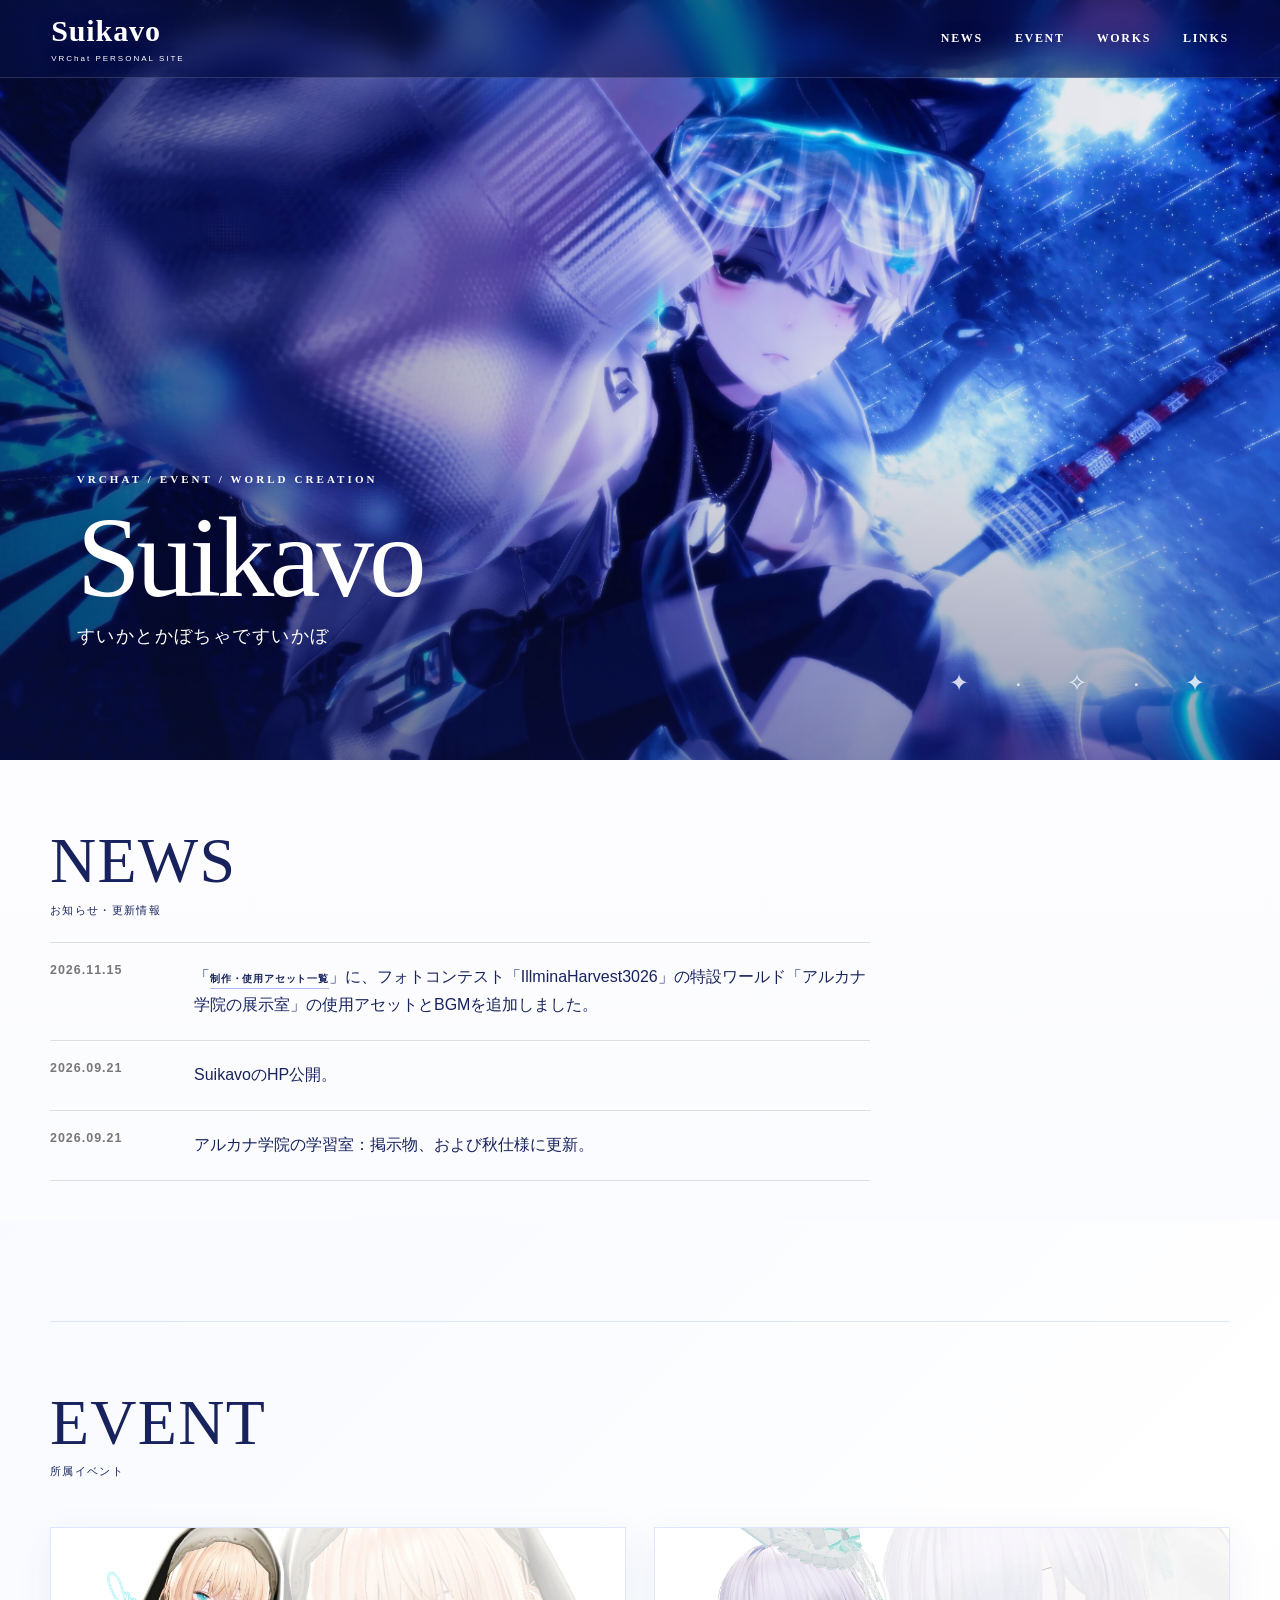
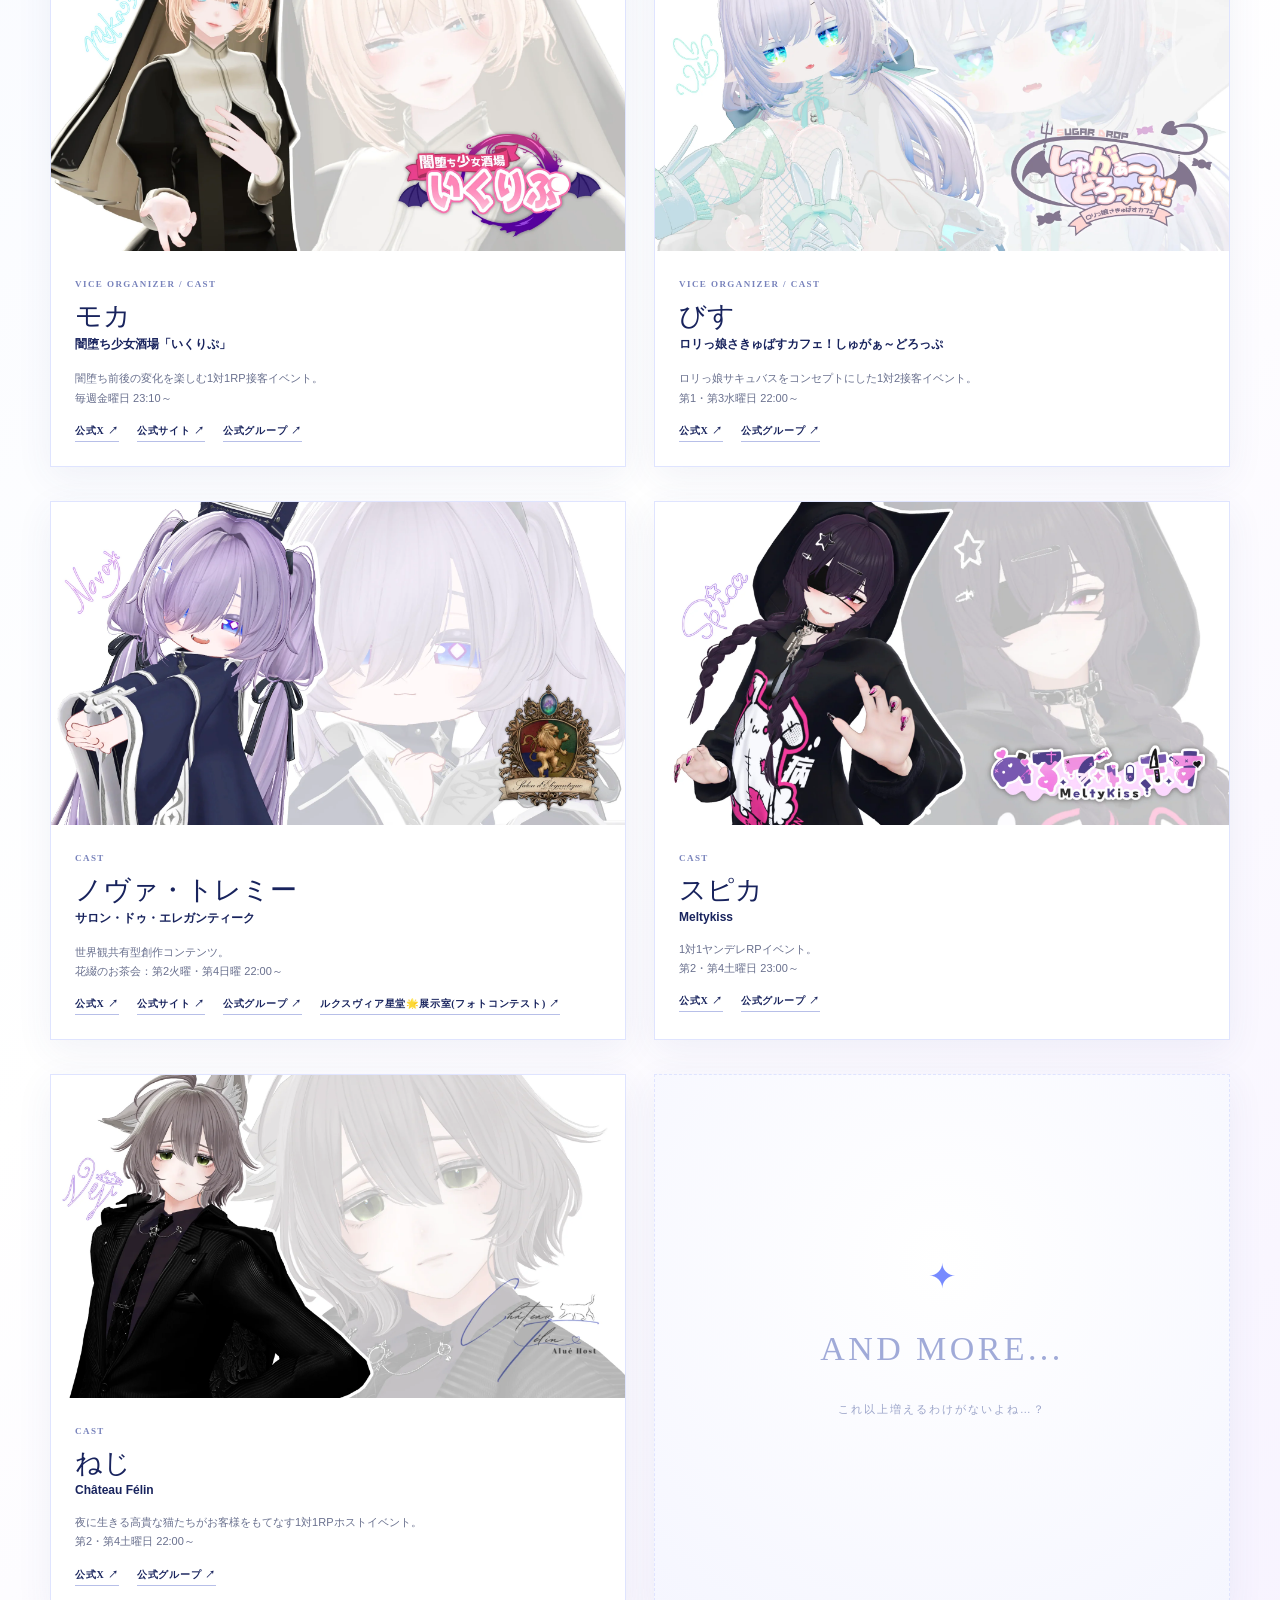
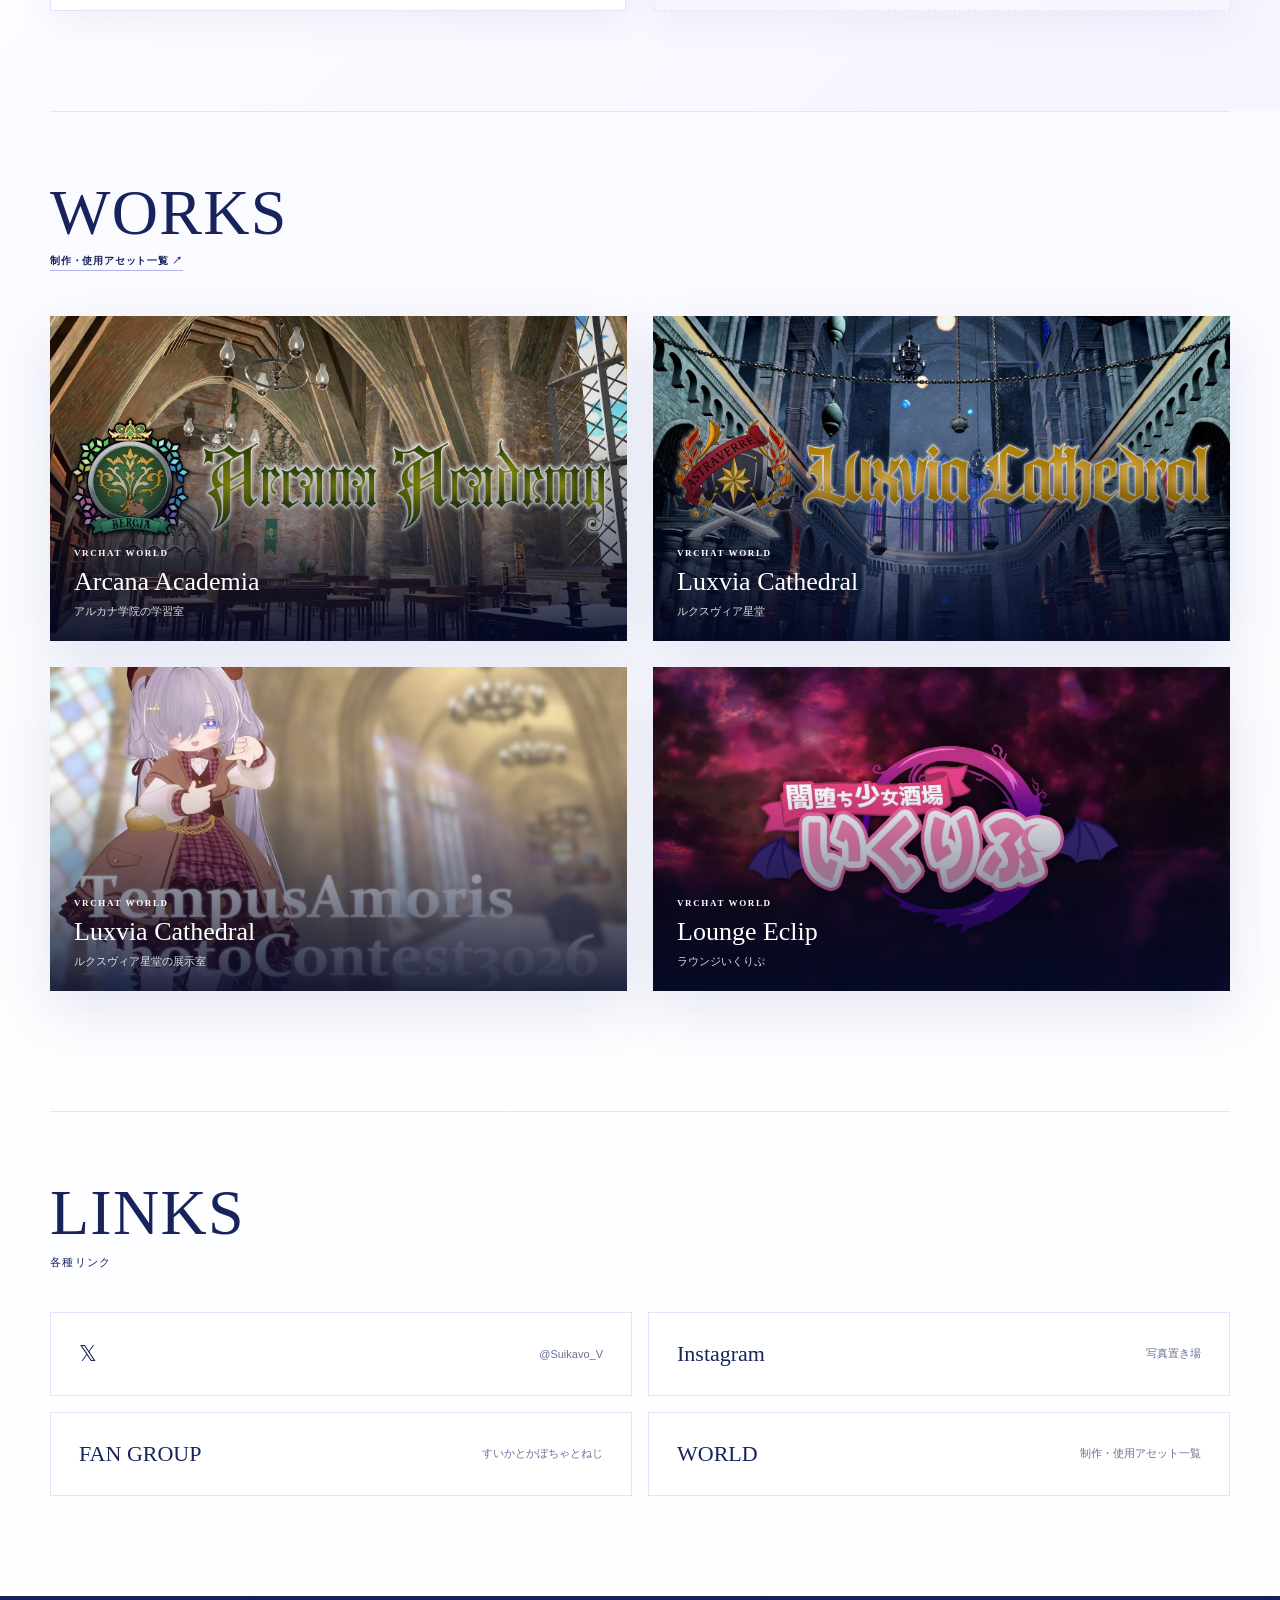
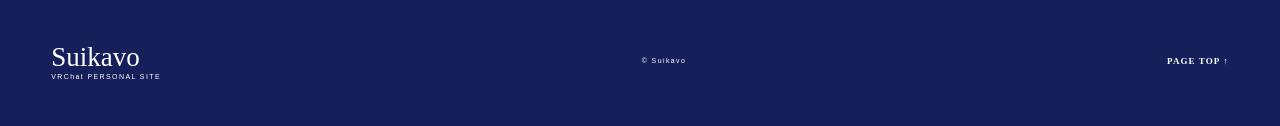
==== commit 89a47e1d: "NEWSにアルカナ学院の展示室の使用アセット一覧更新を掲載" ====
--- a/index.html
+++ b/index.html
@@ -35,6 +35,10 @@
     <div class="news-panel">
       <div class="heading"><div><h2>NEWS</h2><small>お知らせ・更新情報</small></div></div>
       <div class="news-list">
+        <article class="news-item">
+          <time datetime="2026-11-15">2026.11.15</time>
+          <p>「<a class="text-link" href="https://nice-hope-88e.notion.site/2d836f5810f680d7ac8ffae40228d216" target="_blank" rel="noreferrer">制作・使用アセット一覧</a>」に、フォトコンテスト「IllminaHarvest3026」の特設ワールド「アルカナ学院の展示室」の使用アセットとBGMを追加しました。</p>
+        </article>
         <article class="news-item">
           <time datetime="2026-09-21">2026.09.21</time>
           <p>SuikavoのHP公開。</p>
--- a/css/style.css
+++ b/css/style.css
@@ -803,3 +803,115 @@
     padding-top:56px;
   }
 }
+
+/* Group Benefit Page */
+.download-page{background:linear-gradient(180deg,#f7f8ff 0,#fff 55%,#f8f6ff 100%)}
+.benefit-main{padding-top:86px}
+.benefit-hero{padding-top:70px;padding-bottom:90px}
+.benefit-label{display:inline-block;margin-bottom:26px;padding:8px 13px;border:1px solid var(--line);background:rgba(255,255,255,.82);font-size:11px;font-weight:700;letter-spacing:.12em}
+.benefit-grid{display:grid;grid-template-columns:minmax(0,1.05fr) minmax(320px,.95fr);align-items:center;gap:clamp(38px,6vw,90px)}
+.benefit-visual{min-height:540px;display:flex;align-items:center;justify-content:center;background:radial-gradient(circle at 50% 48%,rgba(157,123,255,.15),transparent 36%),linear-gradient(135deg,#fff,#f2f5ff);border:1px solid var(--line);box-shadow:var(--shadow);overflow:hidden}
+.benefit-visual img{display:block;width:100%;height:auto;object-fit:contain}
+.benefit-kicker{display:block;margin-bottom:20px;color:var(--blue);font-size:11px;font-weight:700;letter-spacing:.14em}
+.benefit-copy h1{margin:0;font-size:clamp(36px,4.6vw,66px);line-height:1.18;letter-spacing:.02em}
+.benefit-limited{margin:22px 0 34px;font-size:14px;font-weight:700;letter-spacing:.08em}
+.benefit-download{display:flex;align-items:center;justify-content:space-between;gap:28px;width:min(100%,420px);padding:20px 24px;background:linear-gradient(135deg,var(--blue),var(--violet));color:#fff;box-shadow:0 14px 34px rgba(83,108,255,.24);transition:transform .2s,box-shadow .2s}
+.benefit-download:hover{transform:translateY(-3px);box-shadow:0 18px 40px rgba(83,108,255,.3)}
+.benefit-download span{font:500 18px Georgia,serif;letter-spacing:.12em}
+.benefit-download small{font-size:9px;letter-spacing:.08em;opacity:.82}
+.benefit-info{display:grid;grid-template-columns:1fr 1fr;gap:70px;padding-top:72px;padding-bottom:110px;border-top:1px solid var(--line)}
+.benefit-info-block .heading h2{font-size:clamp(34px,4vw,52px)}
+.benefit-info-block>p{margin:32px 0 0;line-height:2}
+.benefit-credit{margin:32px 0 0}
+.benefit-credit div{display:grid;grid-template-columns:130px 1fr;gap:20px;padding:15px 0;border-bottom:1px solid var(--line)}
+.benefit-credit dt{font-size:11px;font-weight:700;letter-spacing:.08em}
+.benefit-credit dd{margin:0}
+.benefit-notes{margin-top:28px;font-size:11px;line-height:1.9;color:#68709a}
+.benefit-notes p{margin:4px 0}
+@media(max-width:760px){
+.benefit-main{padding-top:68px}.benefit-hero{padding-top:44px;padding-bottom:64px}.benefit-grid{grid-template-columns:1fr;gap:36px}.benefit-visual{min-height:0}.benefit-copy h1 br{display:none}.benefit-download{width:100%}.benefit-info{grid-template-columns:1fr;gap:58px;padding-top:56px;padding-bottom:76px}.benefit-credit div{grid-template-columns:1fr;gap:6px}}
+
+
+/* Group Benefit Page - layout fix */
+.download-page .benefit-main {
+  padding-top:86px;
+}
+
+.download-page .benefit-hero {
+  padding-top:70px;
+  padding-bottom:90px;
+}
+
+.download-page .benefit-grid {
+  display:grid;
+  grid-template-columns:minmax(0,1.05fr) minmax(320px,.95fr);
+  align-items:center;
+  gap:clamp(38px,6vw,90px);
+}
+
+.download-page .benefit-visual {
+  width:100%;
+  min-width:0;
+  height:540px;
+  display:flex;
+  align-items:center;
+  justify-content:center;
+  overflow:hidden;
+}
+
+.download-page .benefit-visual img {
+  display:block;
+  width:100%;
+  height:100%;
+  max-width:100%;
+  max-height:100%;
+  object-fit:contain;
+}
+
+.download-page .benefit-copy {
+  min-width:0;
+}
+
+.download-page .benefit-download {
+  display:flex;
+  align-items:center;
+  justify-content:space-between;
+  gap:24px;
+  width:min(100%,420px);
+  padding:20px 24px;
+}
+
+.download-page .benefit-download span,
+.download-page .benefit-download small {
+  display:block;
+}
+
+.download-page .benefit-download small {
+  text-align:right;
+  white-space:nowrap;
+}
+
+@media(max-width:760px) {
+  .download-page .benefit-main {
+    padding-top:68px;
+  }
+
+  .download-page .benefit-hero {
+    padding-top:44px;
+    padding-bottom:64px;
+  }
+
+  .download-page .benefit-grid {
+    grid-template-columns:1fr;
+    gap:36px;
+  }
+
+  .download-page .benefit-visual {
+    height:auto;
+    aspect-ratio:16 / 10;
+  }
+
+  .download-page .benefit-download {
+    width:100%;
+  }
+}
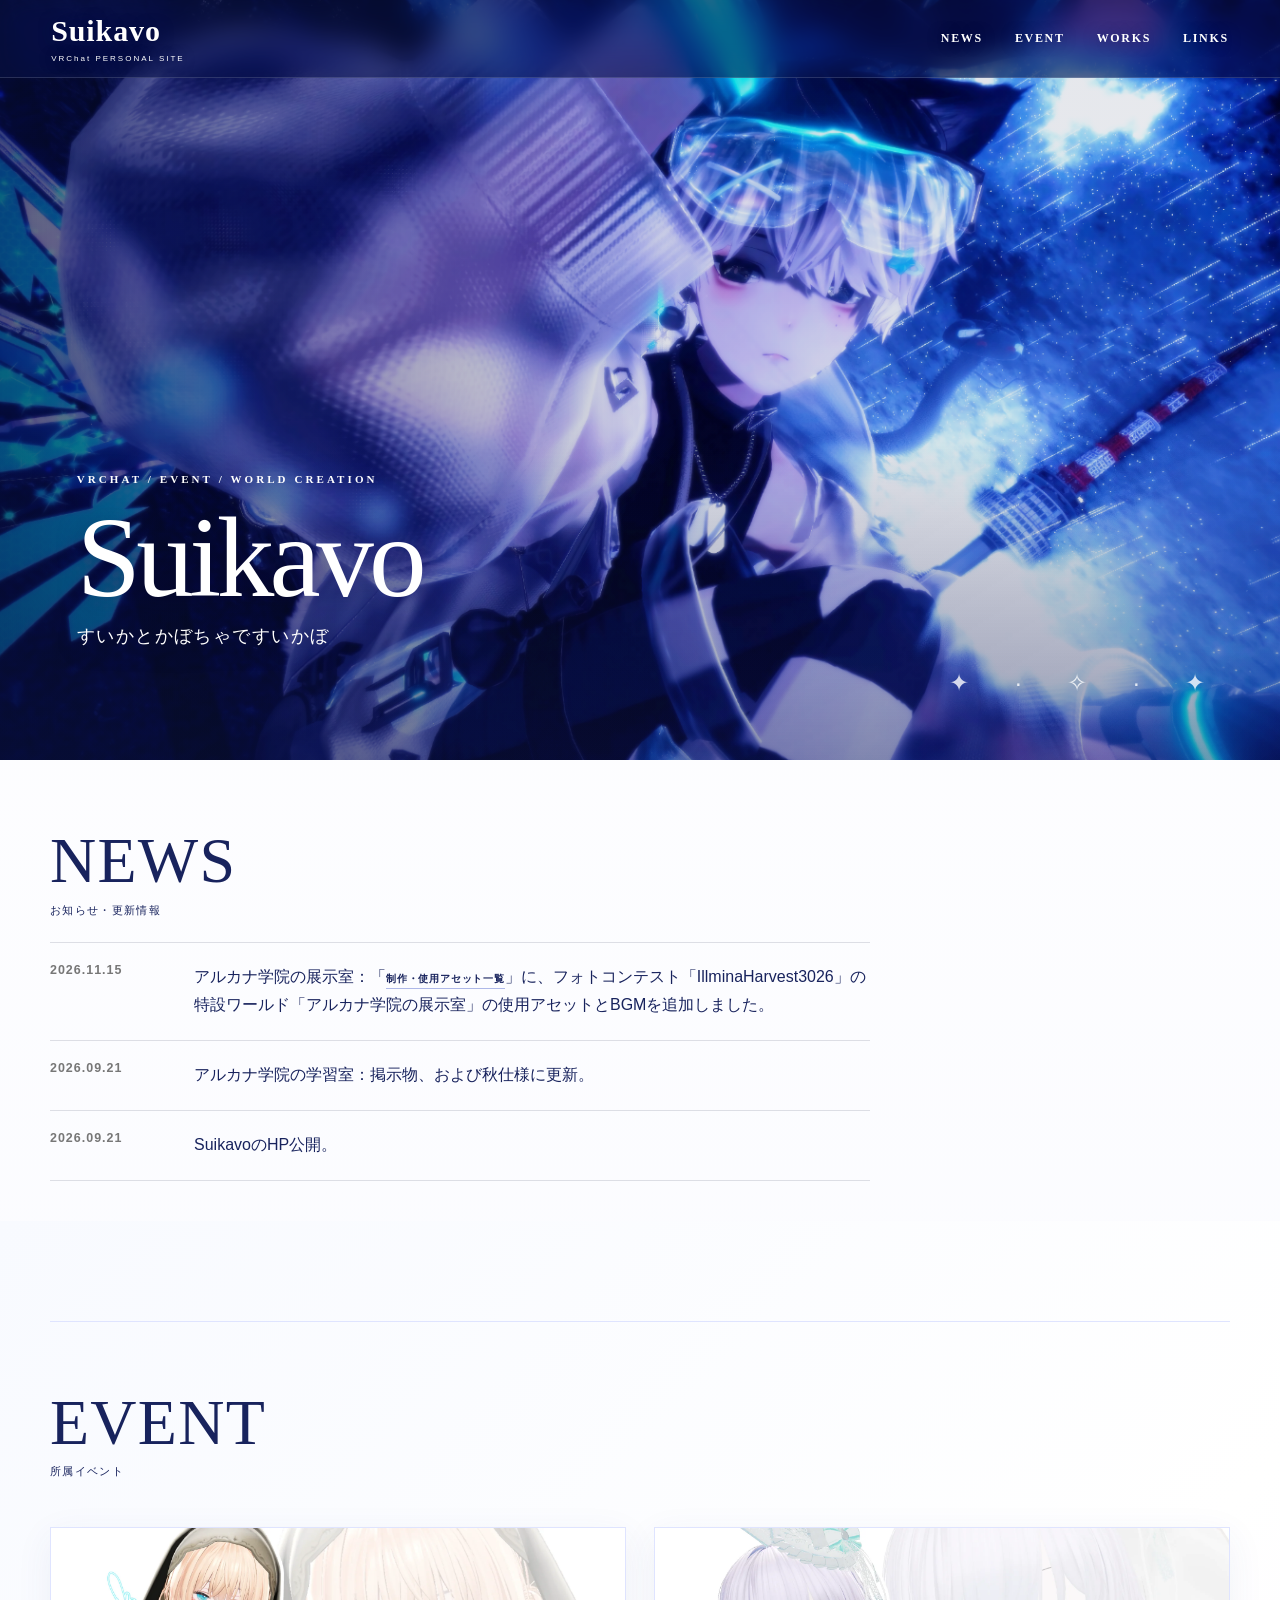
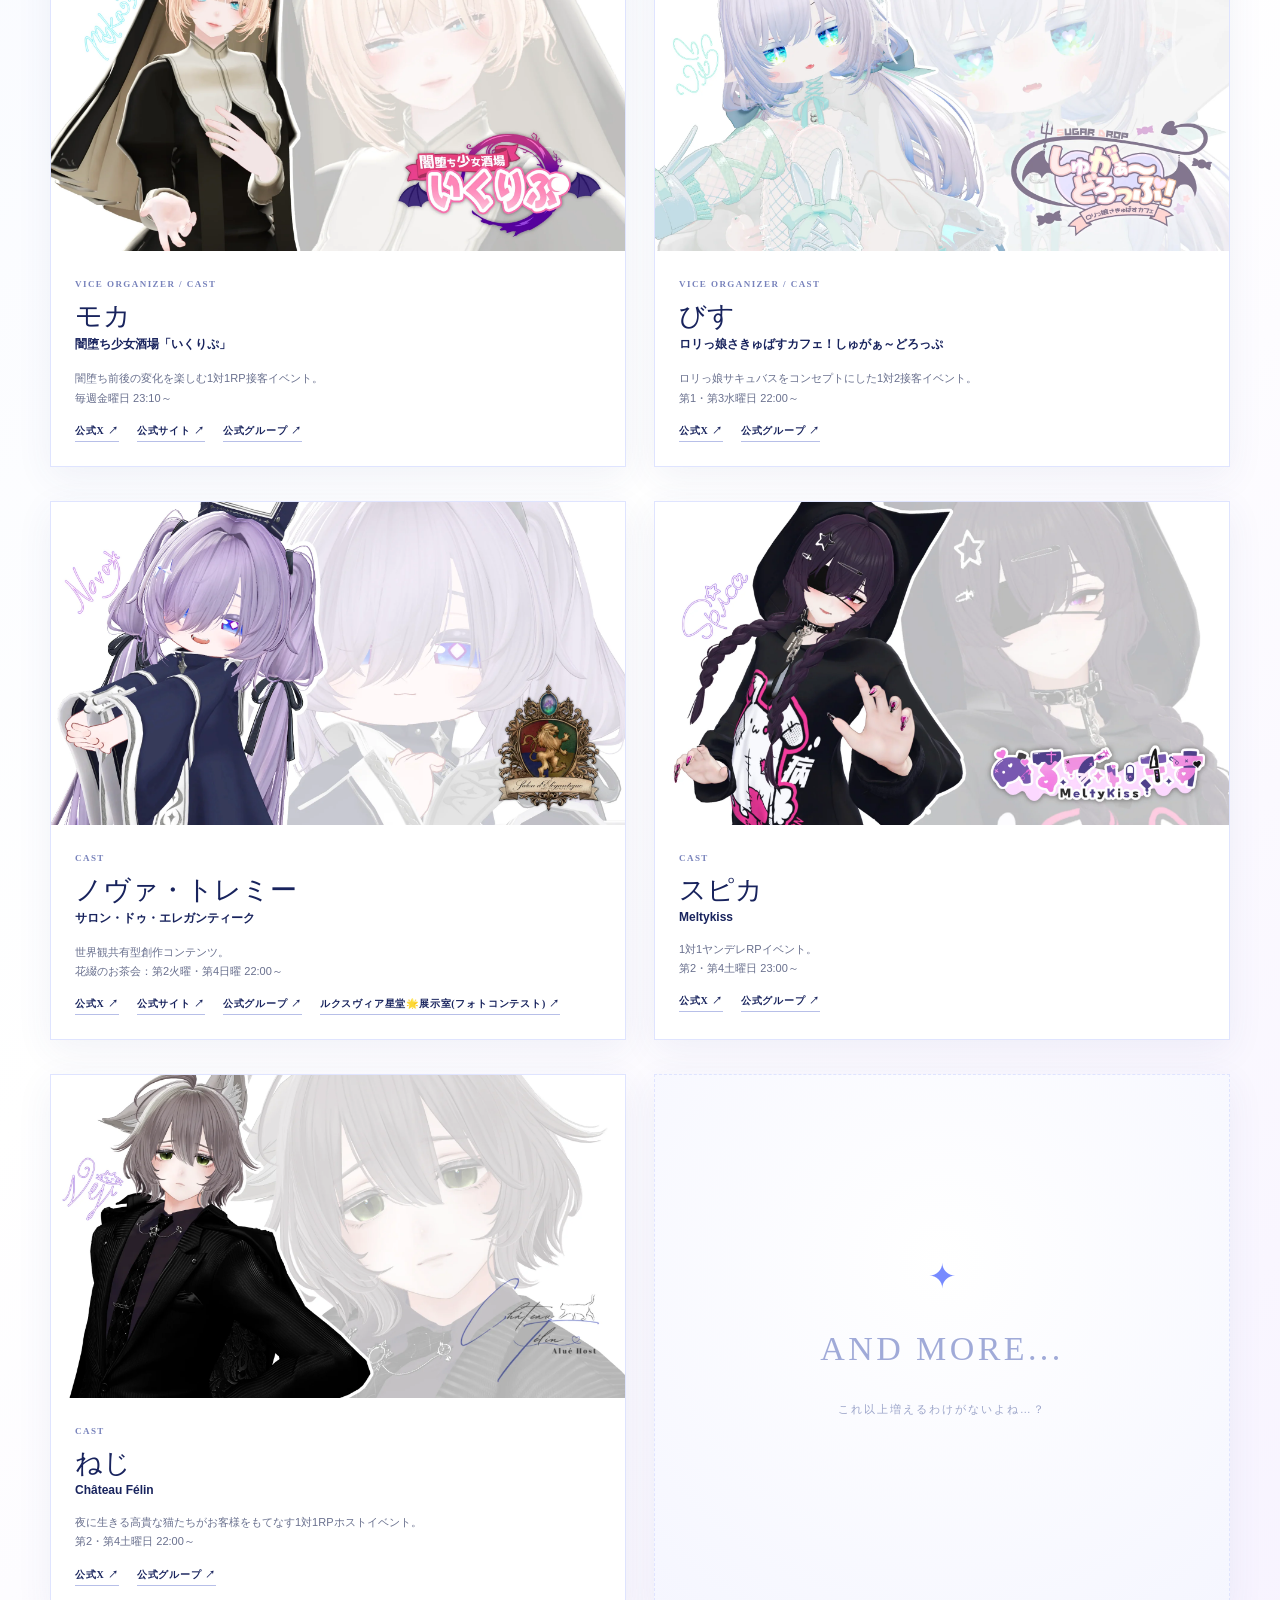
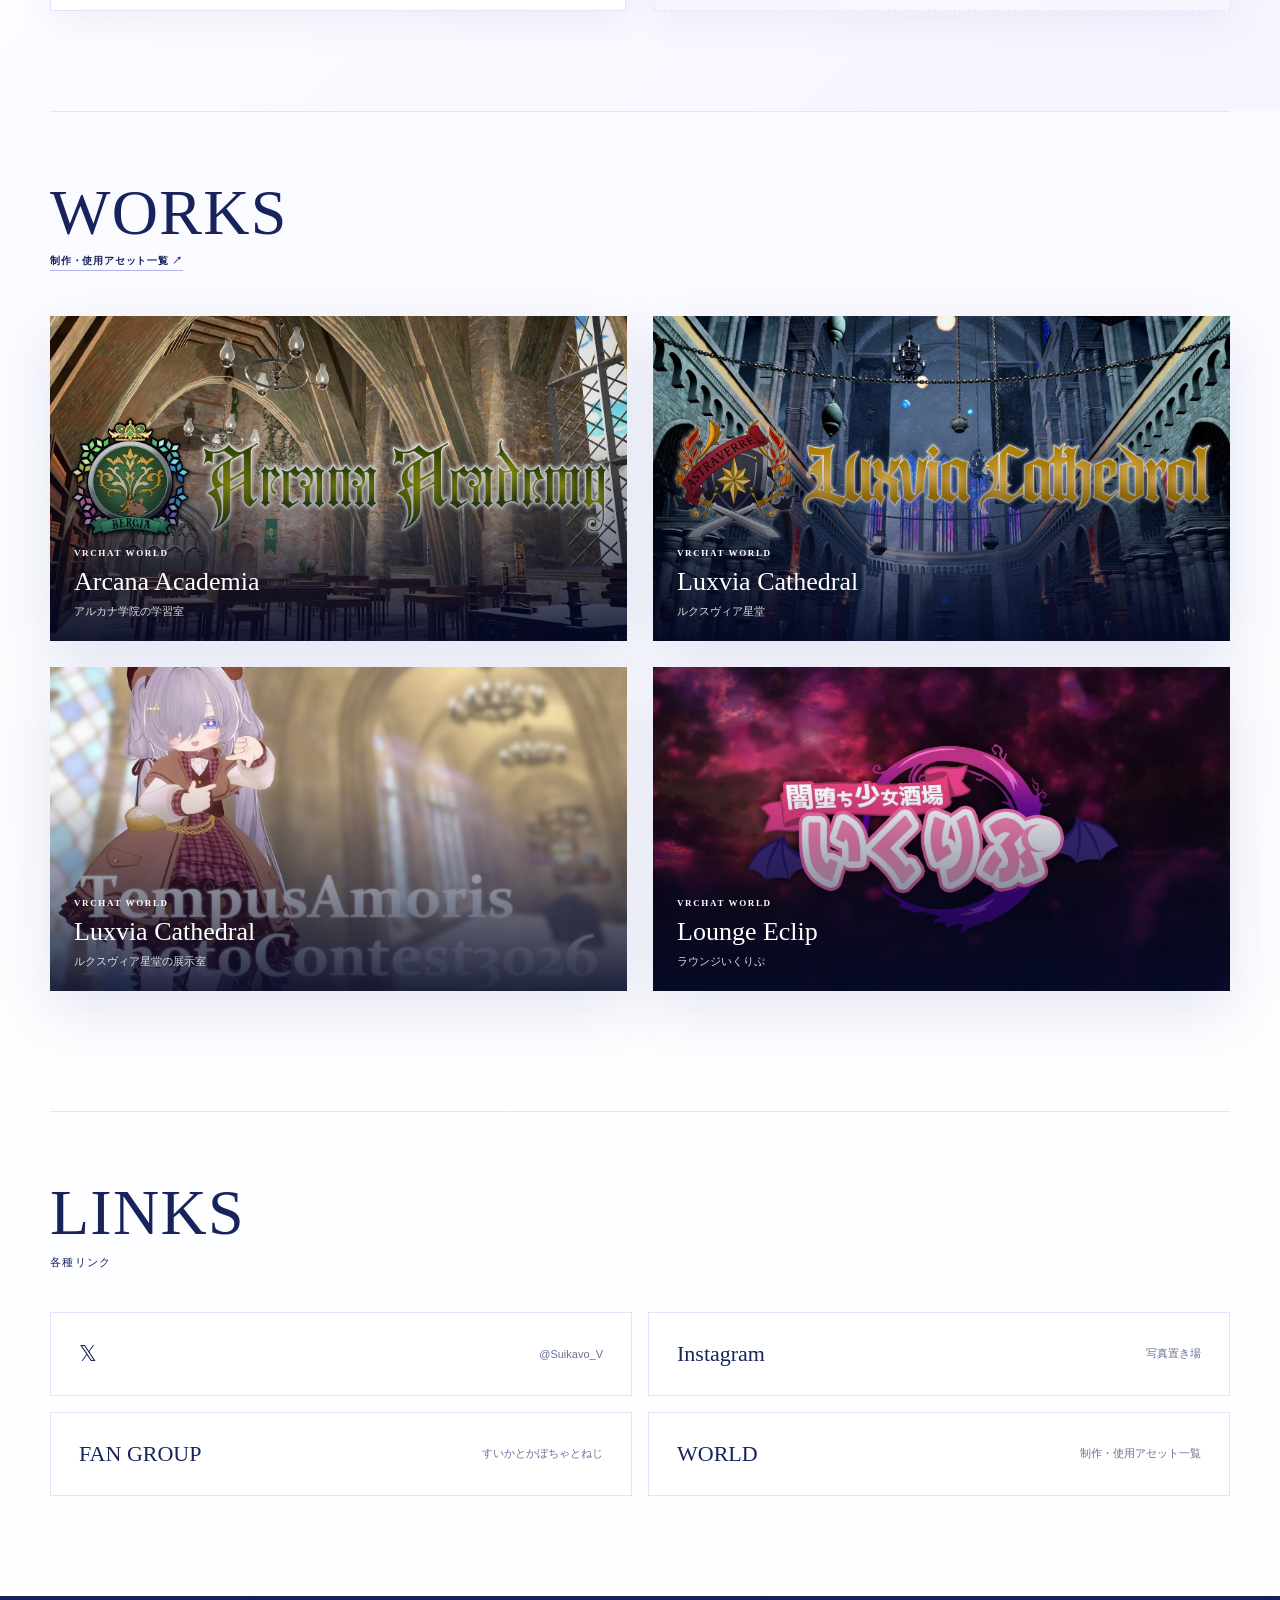
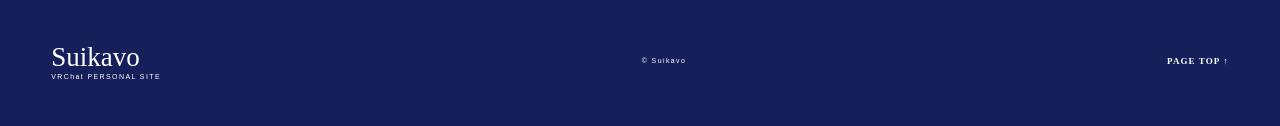
==== commit 77faf77c: "Update index.html" ====
--- a/index.html
+++ b/index.html
@@ -37,15 +37,15 @@
       <div class="news-list">
         <article class="news-item">
           <time datetime="2026-11-15">2026.11.15</time>
-          <p>「<a class="text-link" href="https://nice-hope-88e.notion.site/2d836f5810f680d7ac8ffae40228d216" target="_blank" rel="noreferrer">制作・使用アセット一覧</a>」に、フォトコンテスト「IllminaHarvest3026」の特設ワールド「アルカナ学院の展示室」の使用アセットとBGMを追加しました。</p>
+          <p>アルカナ学院の展示室：「<a class="text-link" href="https://nice-hope-88e.notion.site/2d836f5810f680d7ac8ffae40228d216" target="_blank" rel="noreferrer">制作・使用アセット一覧</a>」に、フォトコンテスト「IllminaHarvest3026」の特設ワールド「アルカナ学院の展示室」の使用アセットとBGMを追加しました。</p>
+        </article>
+        <article class="news-item">
+          <time datetime="2026-09-21">2026.09.21</time>
+          <p>アルカナ学院の学習室：掲示物、および秋仕様に更新。</p>
         </article>
         <article class="news-item">
           <time datetime="2026-09-21">2026.09.21</time>
           <p>SuikavoのHP公開。</p>
-        </article>
-        <article class="news-item">
-          <time datetime="2026-09-21">2026.09.21</time>
-          <p>アルカナ学院の学習室：掲示物、および秋仕様に更新。</p>
         </article>
       </div>
     </div>
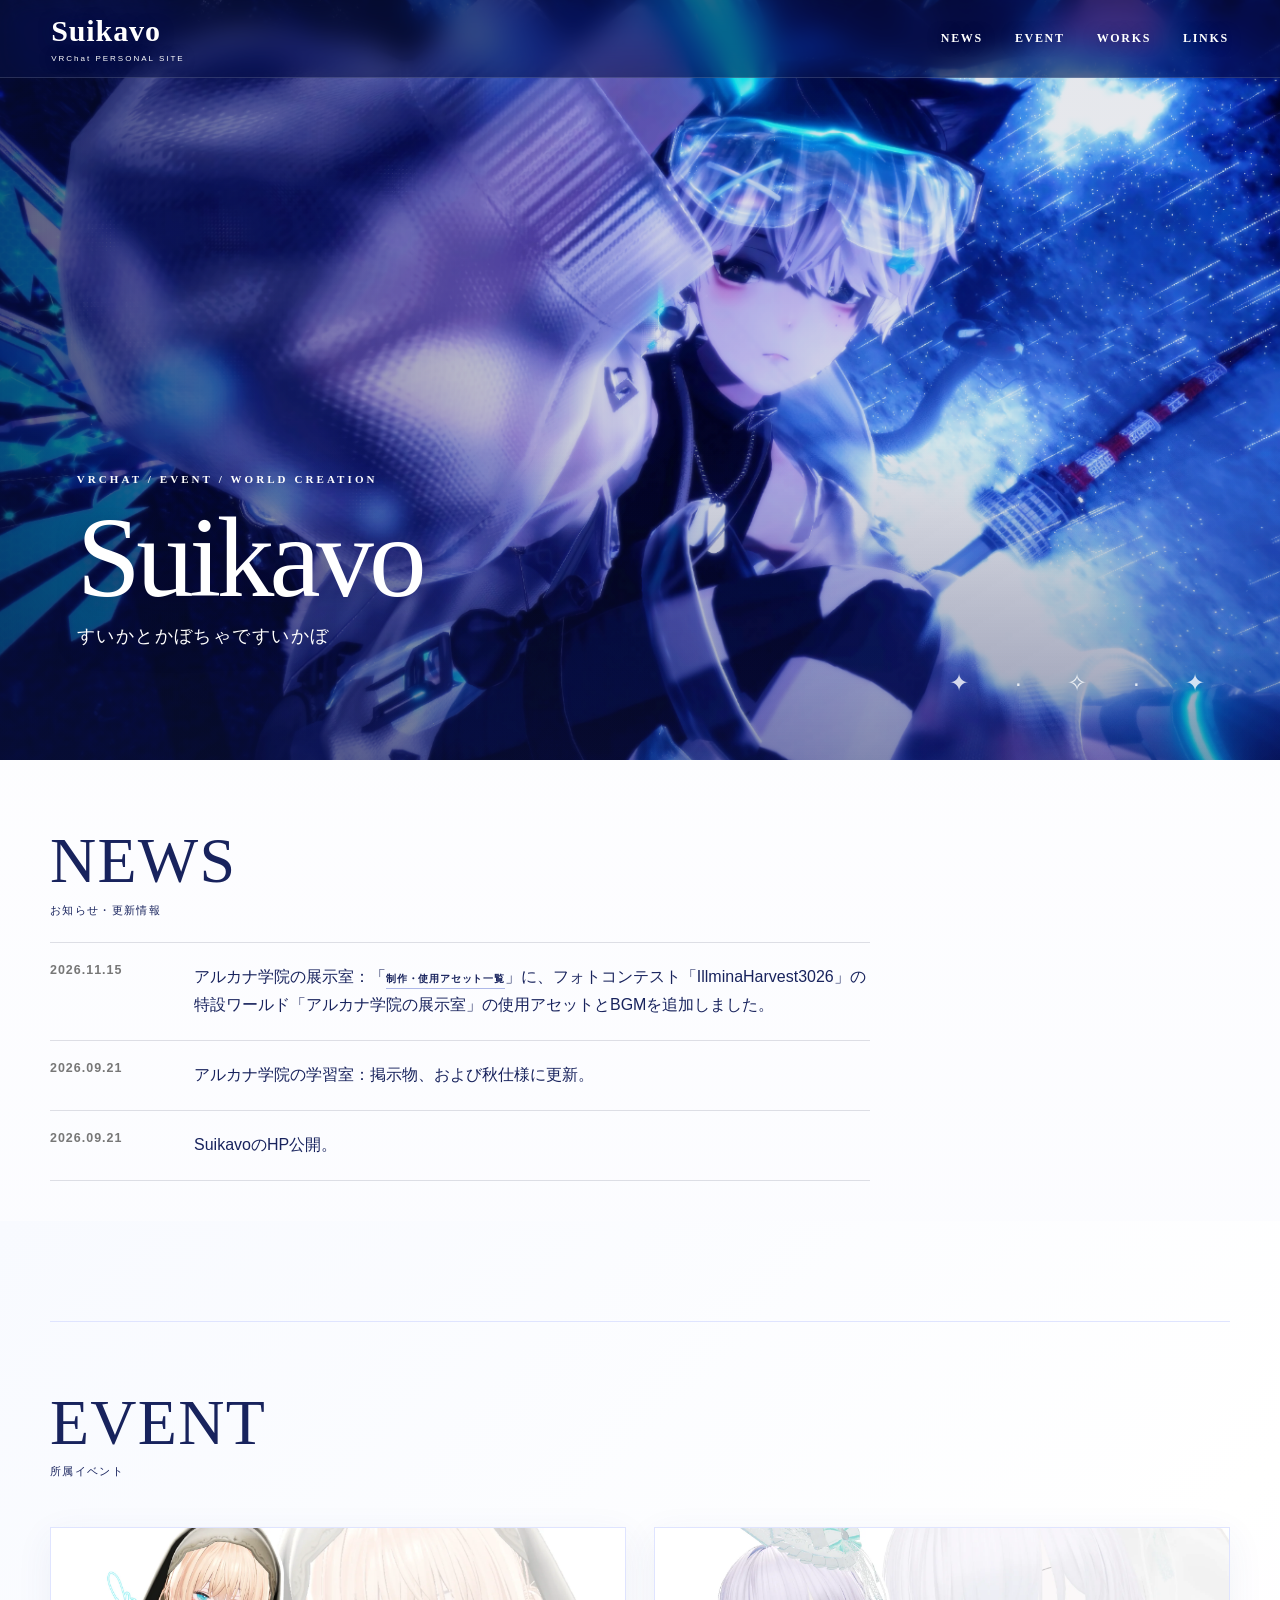
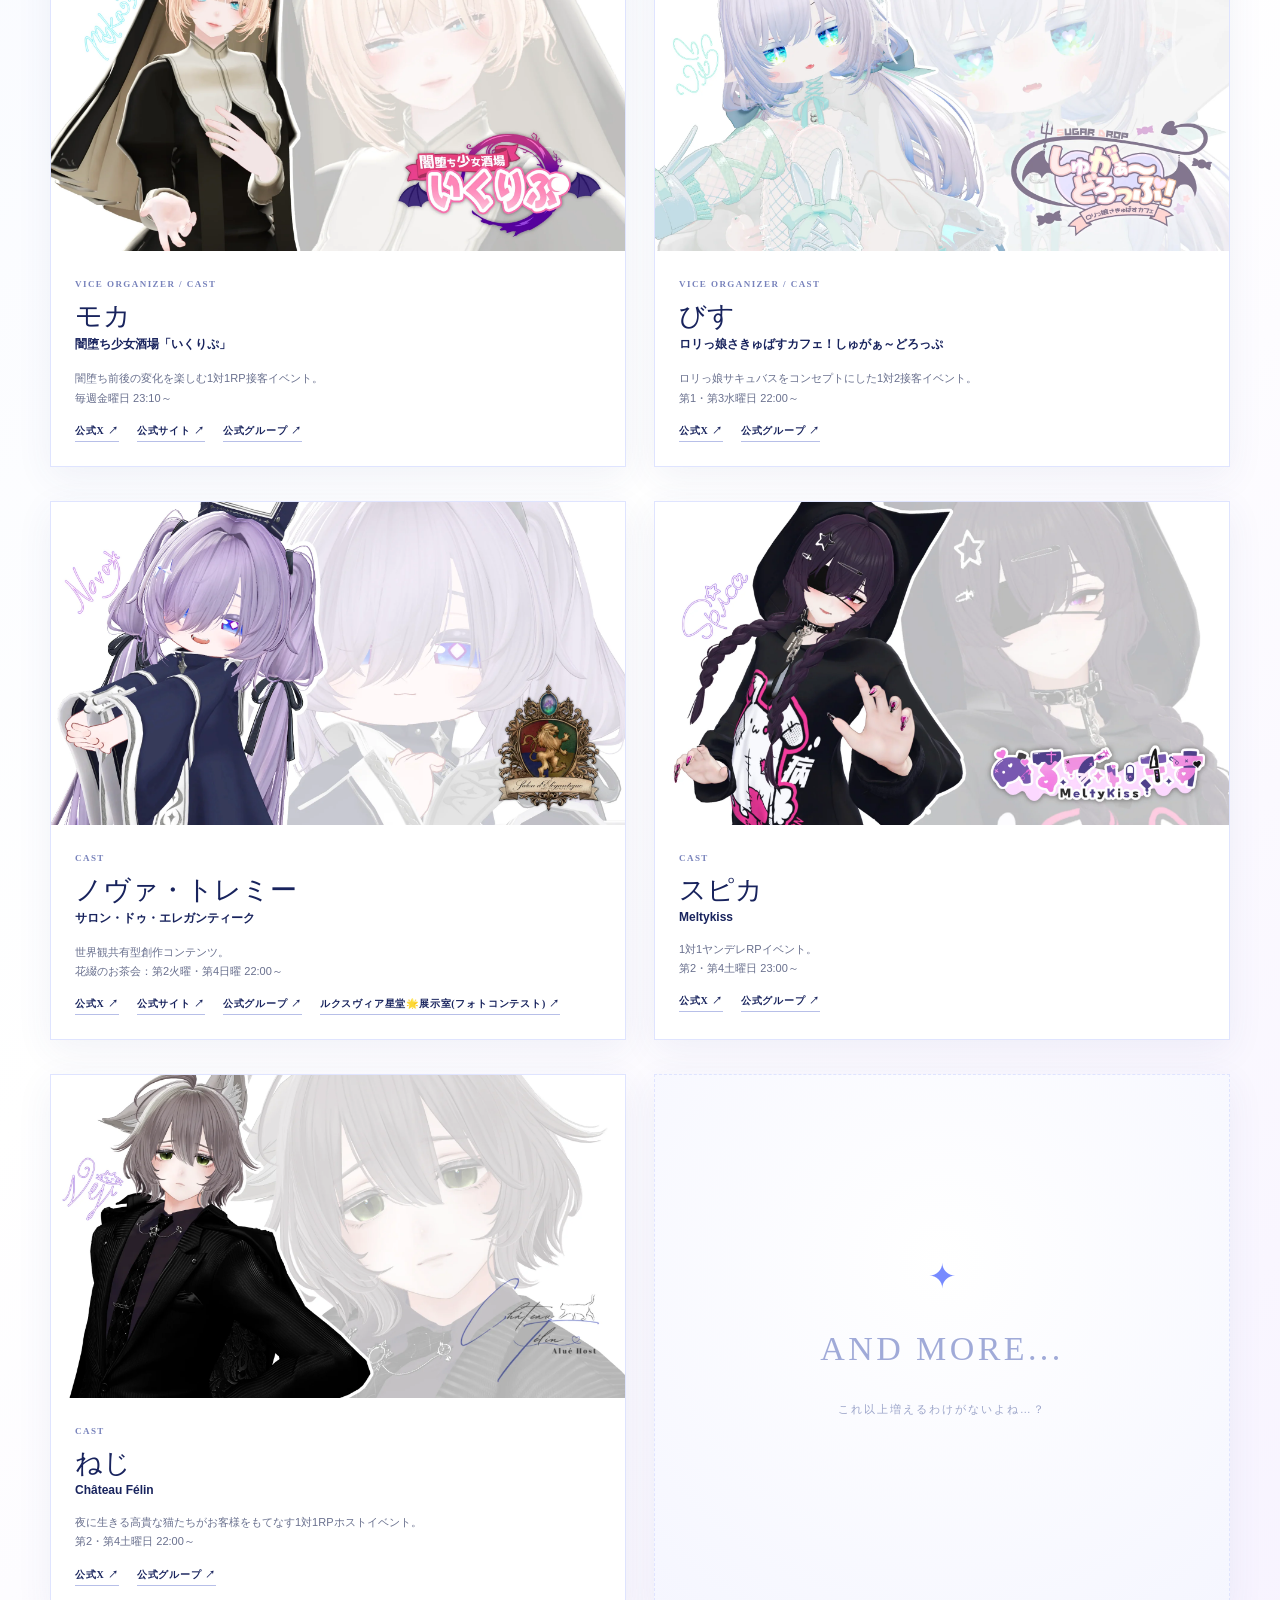
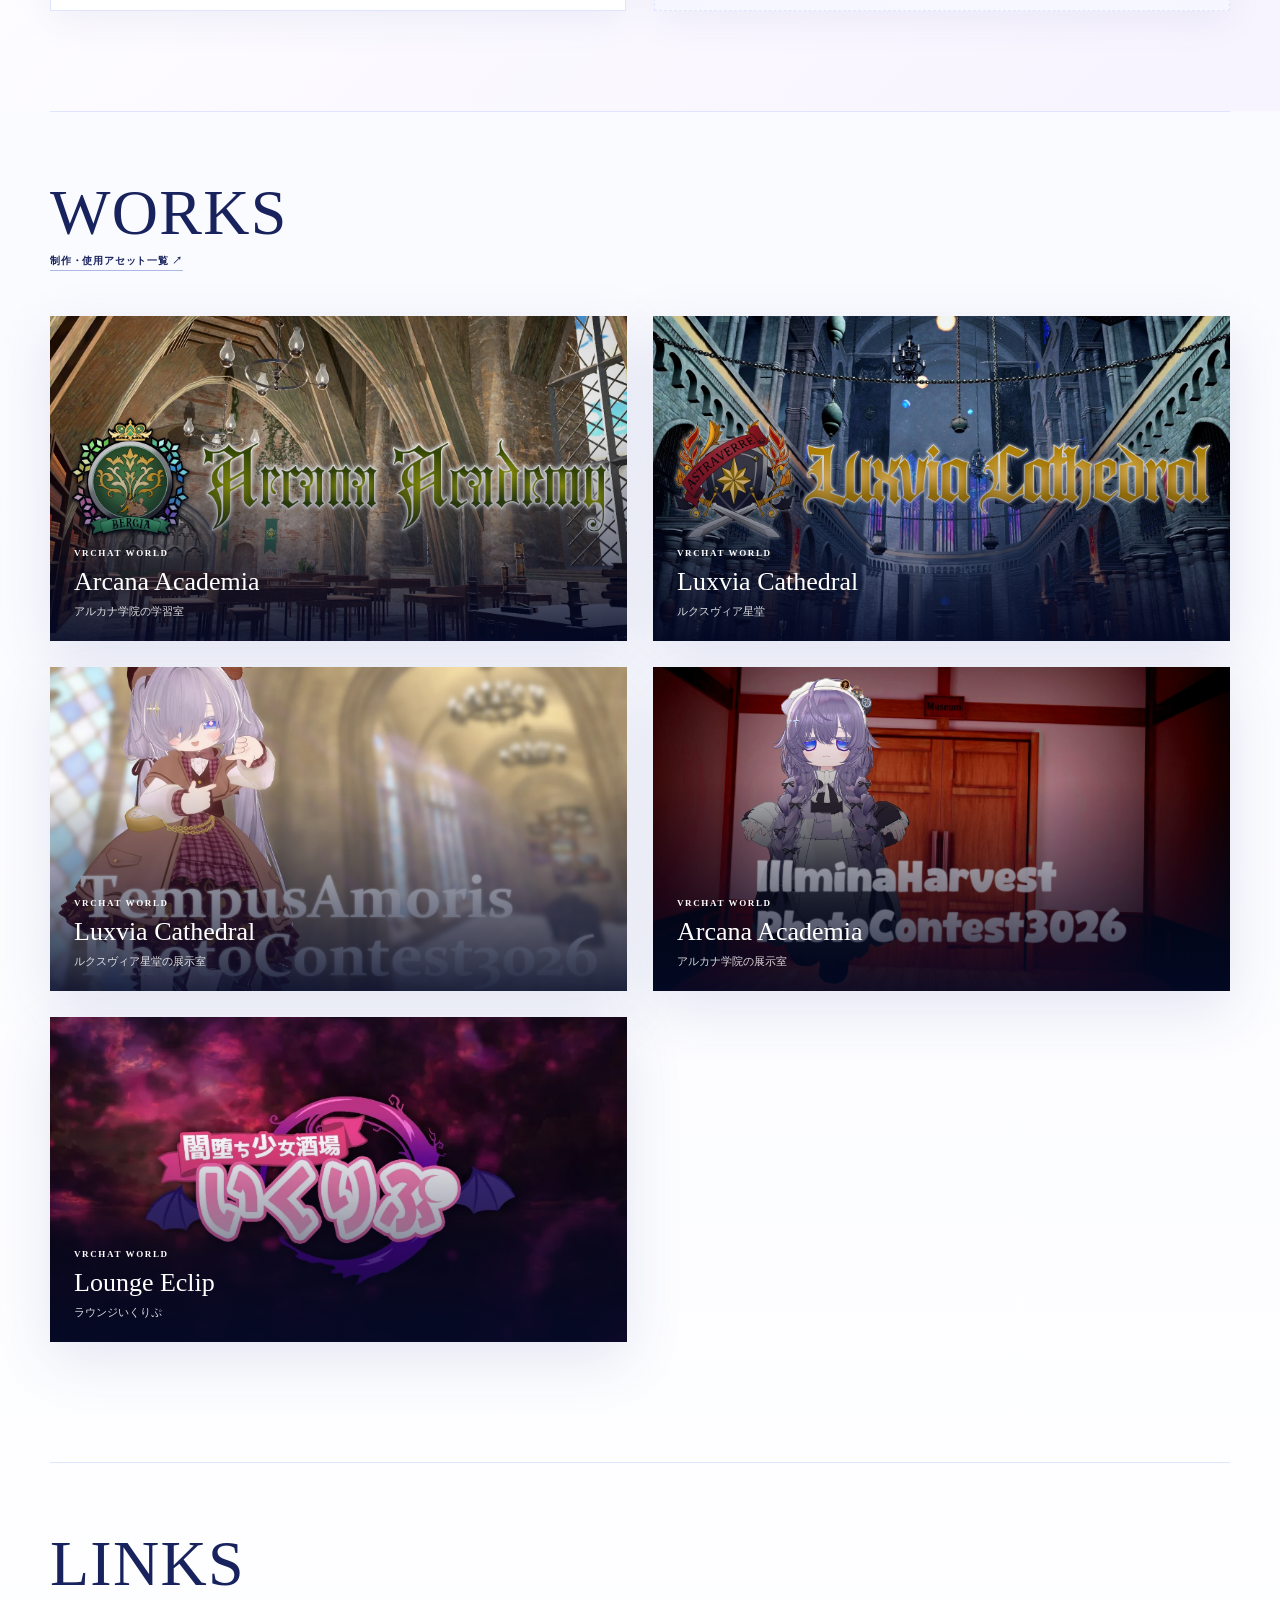
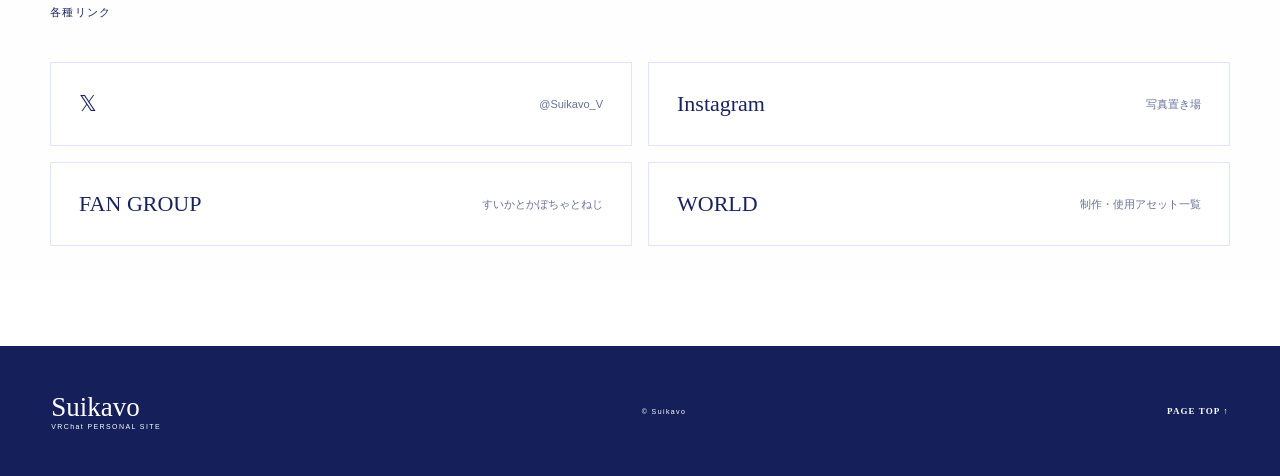
==== commit 18dfd356: "WORKSにアルカナ学院の展示室を追加" ====
--- a/index.html
+++ b/index.html
@@ -73,6 +73,7 @@
     <a class="work-card" href="https://vrchat.com/home/launch?worldId=wrld_02299220-9dbe-44e6-8e7b-b437713254c1" target="_blank" rel="noreferrer"><img src="img/WorldBanner_01.webp" alt="Arcana Academia"><div><span>VRCHAT WORLD</span><h3>Arcana Academia</h3><p>アルカナ学院の学習室</p></div></a>
     <a class="work-card" href="https://vrchat.com/home/launch?worldId=wrld_3e74e423-bea6-4297-b7ee-8c4036b9f071" target="_blank" rel="noreferrer"><img src="img/WorldBanner_02.webp" alt="Luxvia Cathedral"><div><span>VRCHAT WORLD</span><h3>Luxvia Cathedral</h3><p>ルクスヴィア星堂</p></div></a>
     <a class="work-card" href="https://vrchat.com/home/launch?worldId=wrld_10c04b75-bedc-47fc-84cd-84316eb4fcbe" target="_blank" rel="noreferrer"><img src="img/WorldBanner_03.webp" alt="Tempus Amoris Photo Contest 3026"><div><span>VRCHAT WORLD</span><h3>Luxvia Cathedral</h3><p>ルクスヴィア星堂の展示室</p></div></a>
+    <a class="work-card" href="https://vrchat.com/home/launch?worldId=wrld_7b7364f6-7781-4299-8686-77414f664cb9" target="_blank" rel="noreferrer"><img src="img/WorldBanner_05.webp" alt="IllminaHarvest PhotoContest 3026"><div><span>VRCHAT WORLD</span><h3>Arcana Academia</h3><p>アルカナ学院の展示室</p></div></a>
     <a class="work-card" target="_blank" rel="noreferrer"><img src="img/WorldBanner_04.webp" alt="闇堕ち少女酒場いくりぷ"><div><span>VRCHAT WORLD</span><h3>Lounge Eclip</h3><p>ラウンジいくりぷ</p></div></a>
   </div>
 </section>
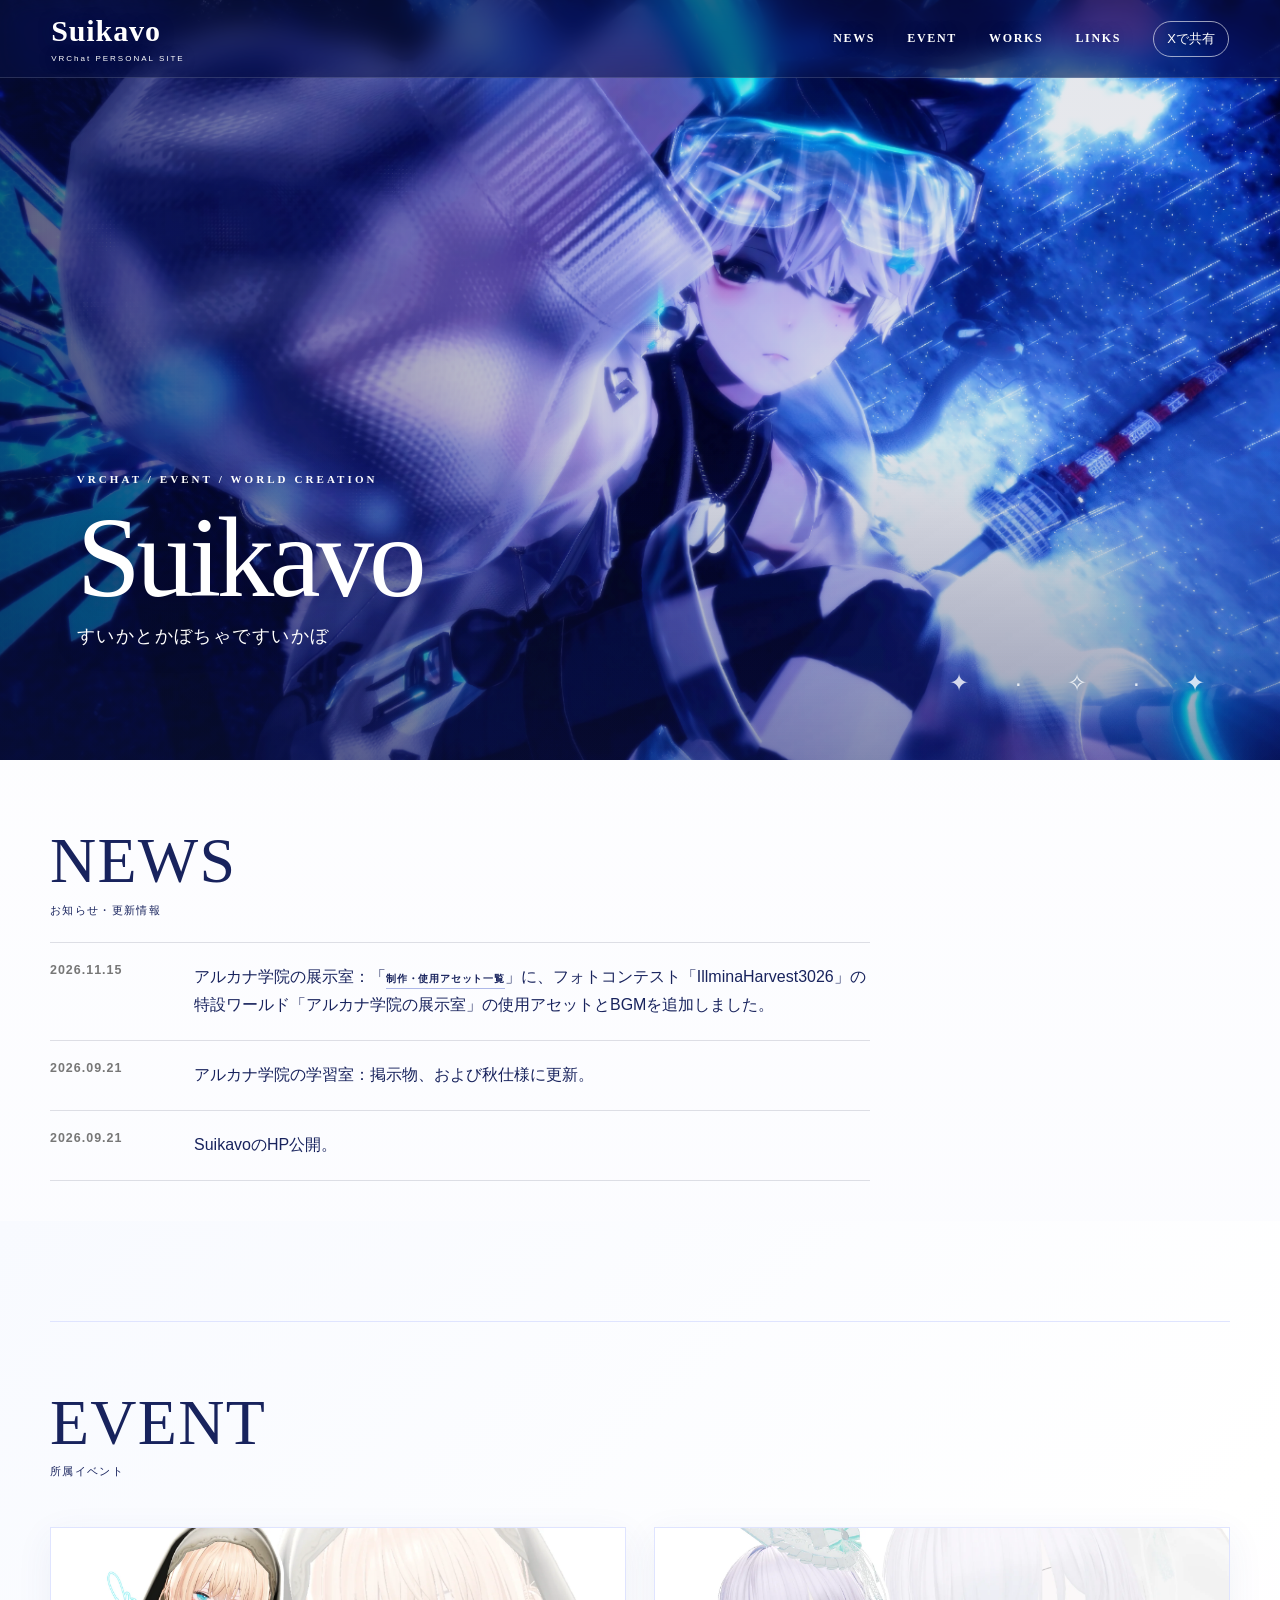
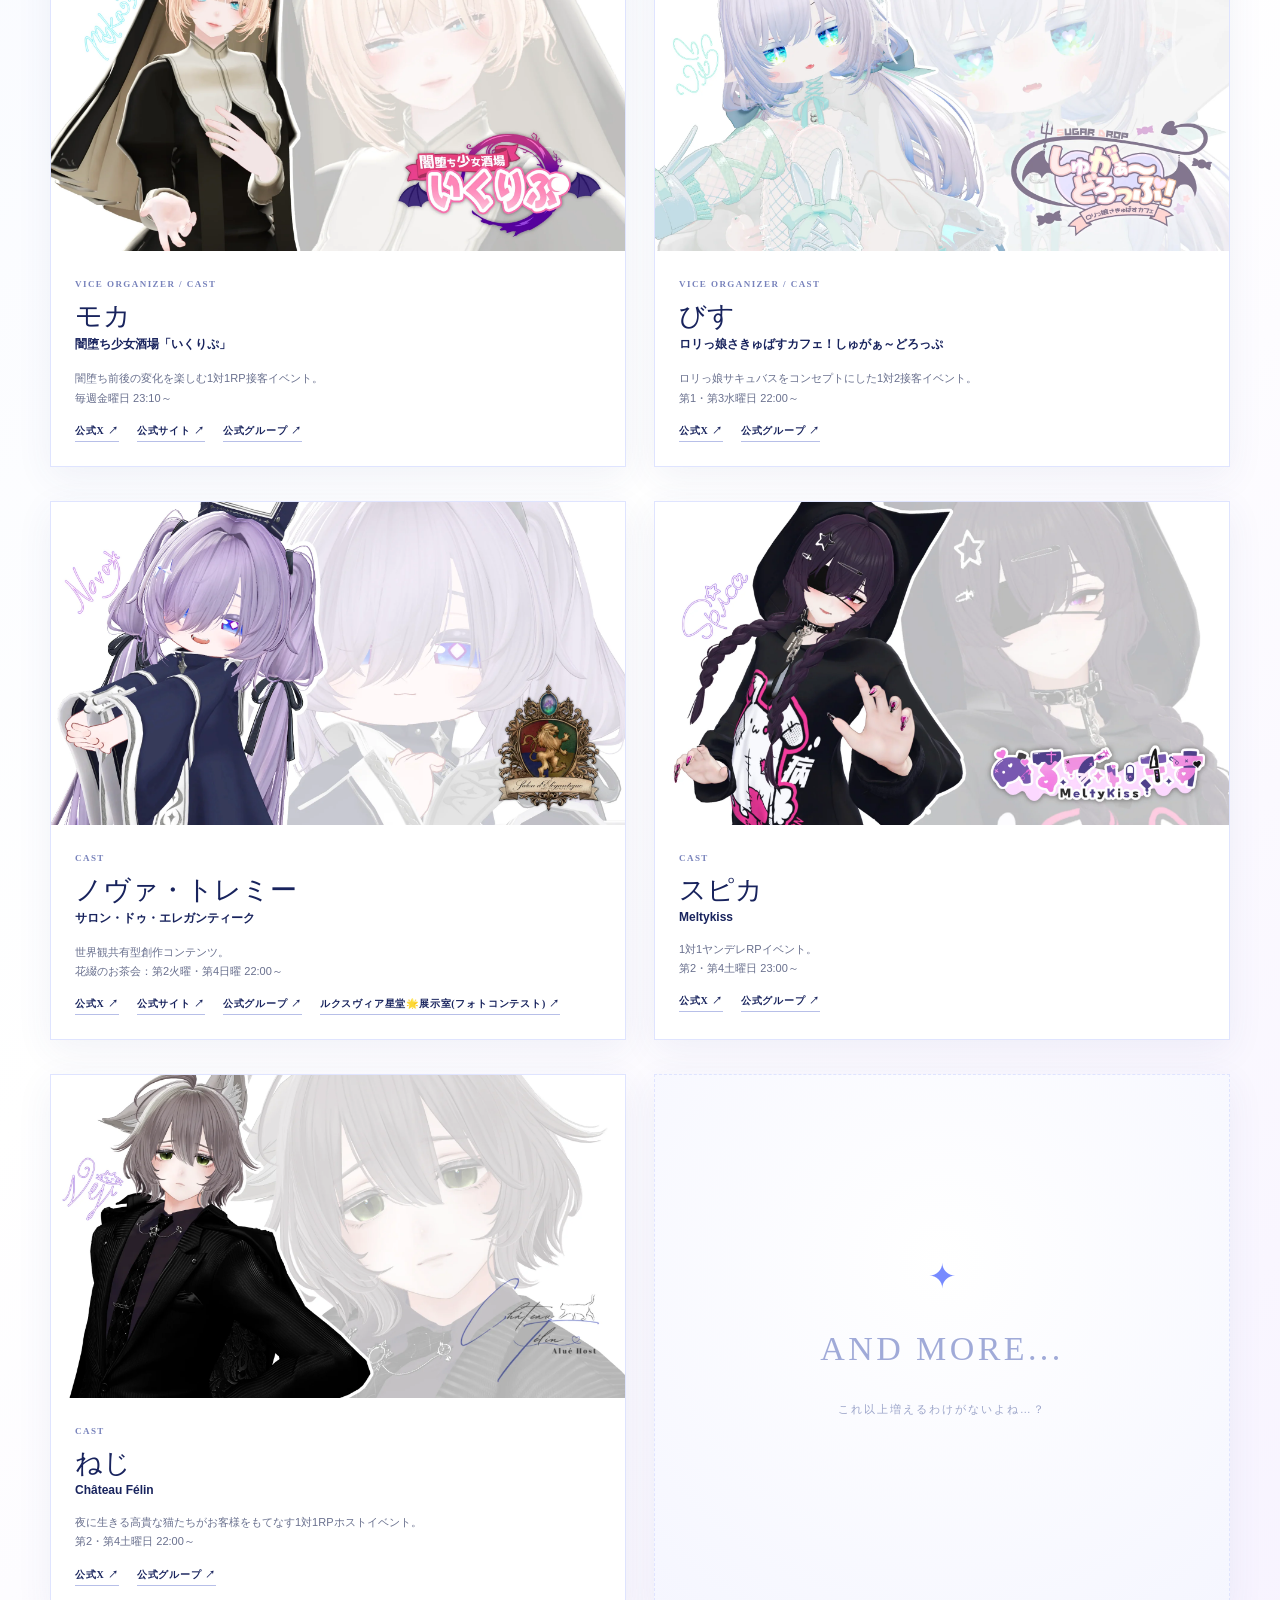
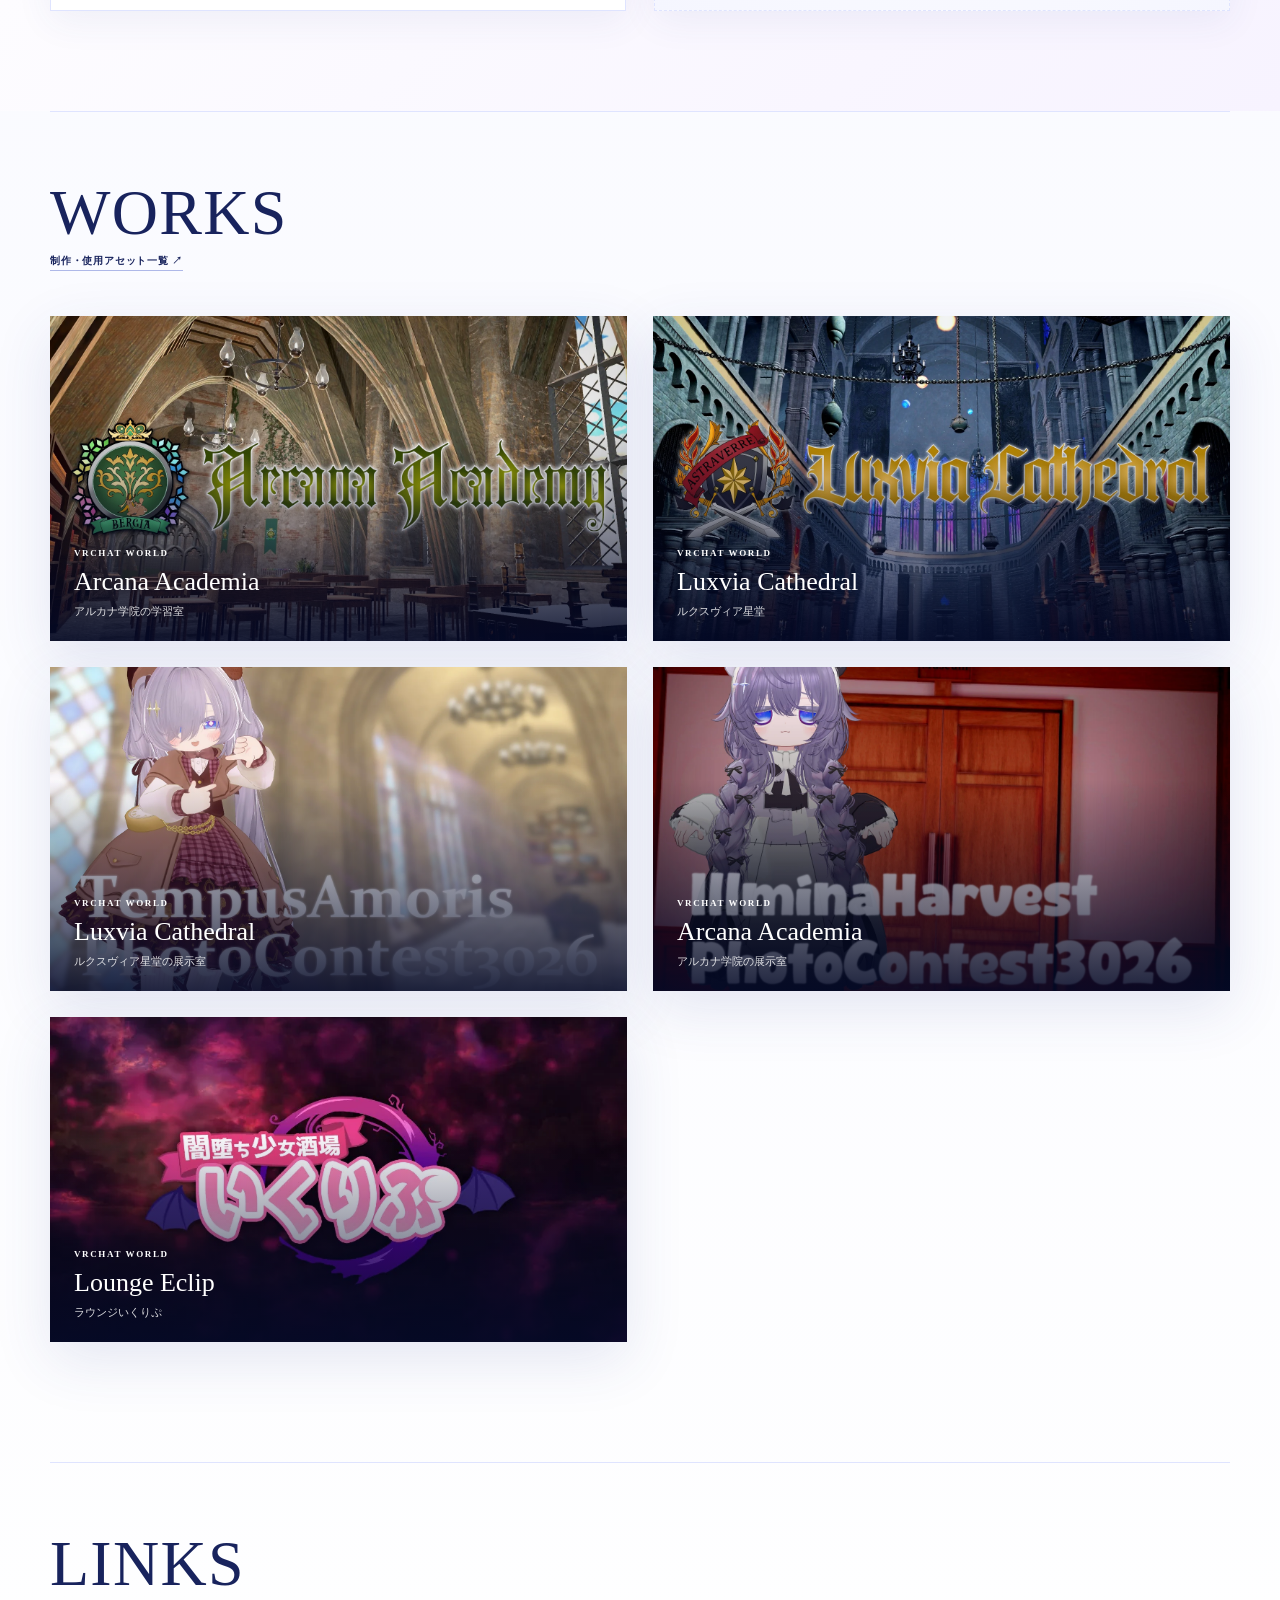
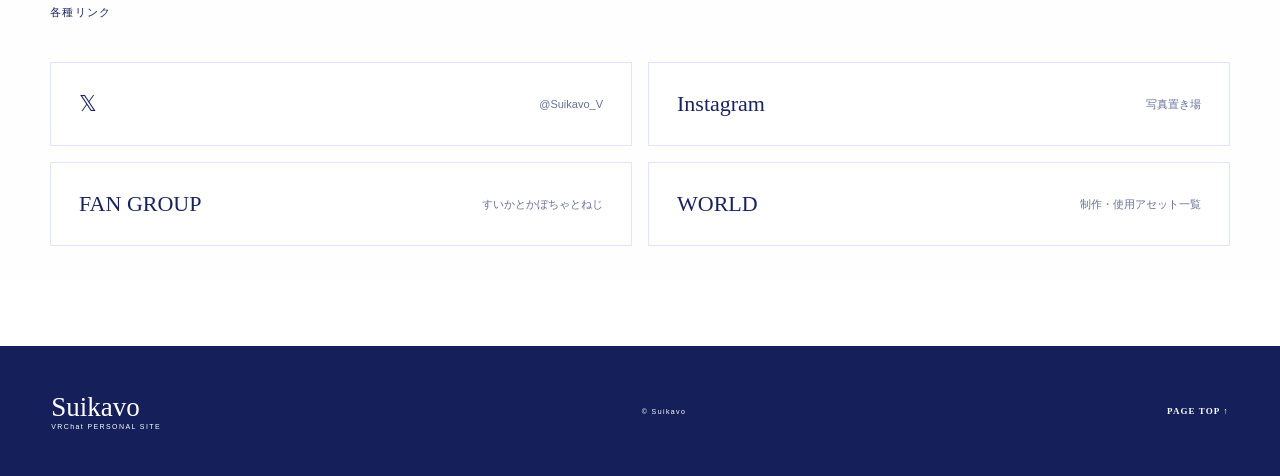
==== commit 517c9d25: "公式サイトにX共有リンクと共有用サムネイルを追加" ====
--- a/index.html
+++ b/index.html
@@ -4,6 +4,20 @@
 <meta charset="utf-8"><meta name="viewport" content="width=device-width,initial-scale=1">
 <title>Suikavo | PERSONAL SITE</title>
 <meta name="description" content="Suikavoの個人サイトです。">
+<meta property="og:type" content="website">
+<meta property="og:title" content="Suikavo | PERSONAL SITE">
+<meta property="og:description" content="SuikavoのVRChat活動、出演イベント、制作ワールドを紹介しています。">
+<meta property="og:url" content="https://suikabo.github.io/Suikavo/">
+<meta property="og:image" content="https://suikabo.github.io/Suikavo/img/site-preview.jpg">
+<meta property="og:image:width" content="1200">
+<meta property="og:image:height" content="600">
+<meta property="og:image:alt" content="青い光に照らされたSuikavoのキービジュアル">
+<meta name="twitter:card" content="summary_large_image">
+<meta name="twitter:site" content="@Suikavo_V">
+<meta name="twitter:title" content="Suikavo | PERSONAL SITE">
+<meta name="twitter:description" content="SuikavoのVRChat活動、出演イベント、制作ワールドを紹介しています。">
+<meta name="twitter:image" content="https://suikabo.github.io/Suikavo/img/site-preview.jpg">
+<meta name="twitter:image:alt" content="青い光に照らされたSuikavoのキービジュアル">
 <link rel="icon" href="img/favicon.png">
 <link rel="stylesheet" href="css/style.css">
 </head>
@@ -11,6 +25,7 @@
 <header class="site-header">
   <a class="logo" href="#top"><strong>Suikavo</strong><small>VRChat PERSONAL SITE</small></a>
   <nav><a href="#news">NEWS</a><a href="#event">EVENT</a><a href="#works">WORKS</a><a href="#links">LINKS</a></nav>
+  <a class="site-share" href="https://twitter.com/intent/tweet?text=Suikavo+%7C+PERSONAL+SITE&amp;url=https%3A%2F%2Fsuikabo.github.io%2FSuikavo%2F" target="_blank" rel="noopener noreferrer">Xで共有</a>
   <button class="menu" aria-label="メニュー" aria-expanded="false">MENU</button>
 </header>
 <main id="top">
--- a/css/style.css
+++ b/css/style.css
@@ -84,6 +84,23 @@
 
 .site-header nav a:hover {
   border-color:white
+}
+
+.site-header:has(.site-share) nav { margin-left:auto }
+
+.site-share {
+  margin-left:clamp(12px,3vw,32px);
+  border:1px solid rgba(255,255,255,.6);
+  border-radius:999px;
+  padding:8px 13px;
+  font-size:13px;
+  white-space:nowrap
+}
+
+.site-share:hover, .site-share:focus-visible { background:rgba(255,255,255,.18) }
+
+@media(max-width:760px) {
+  .site-share { margin-left:auto; margin-right:8px }
 }
 
 .menu {
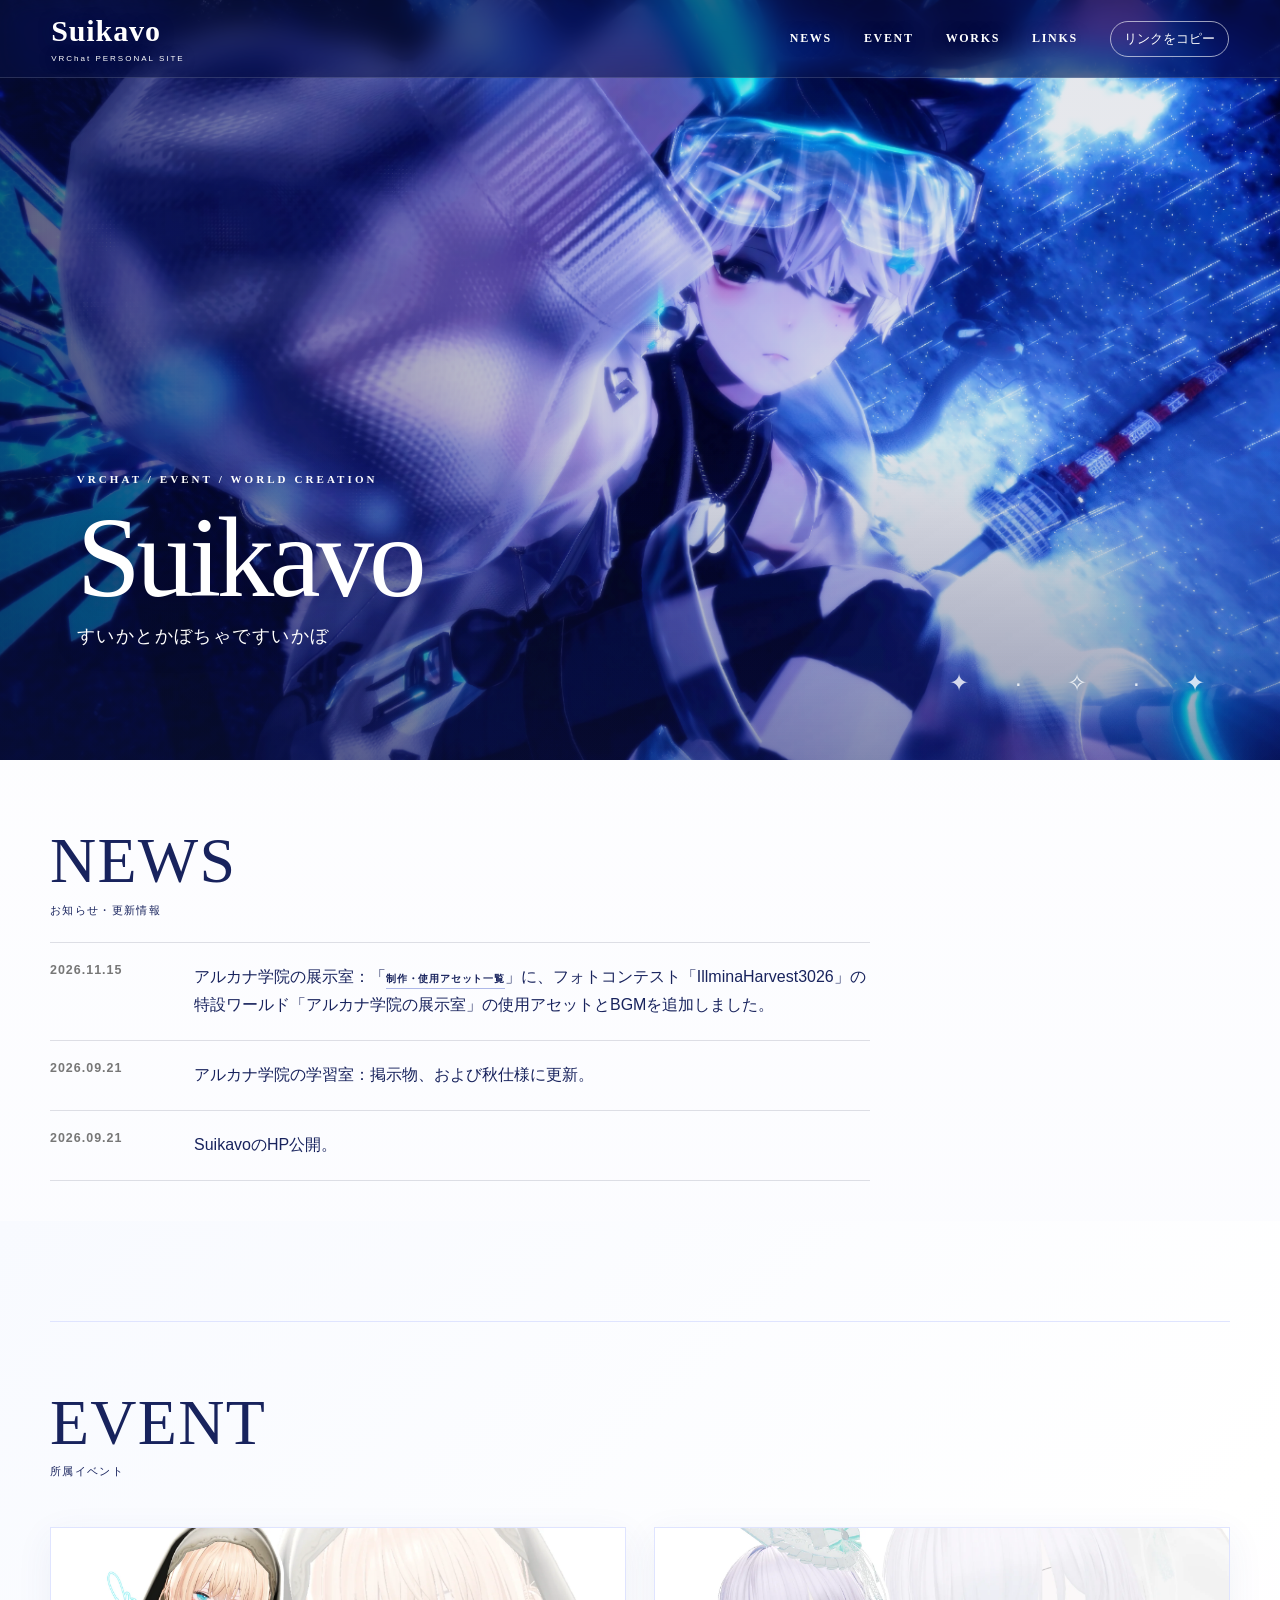
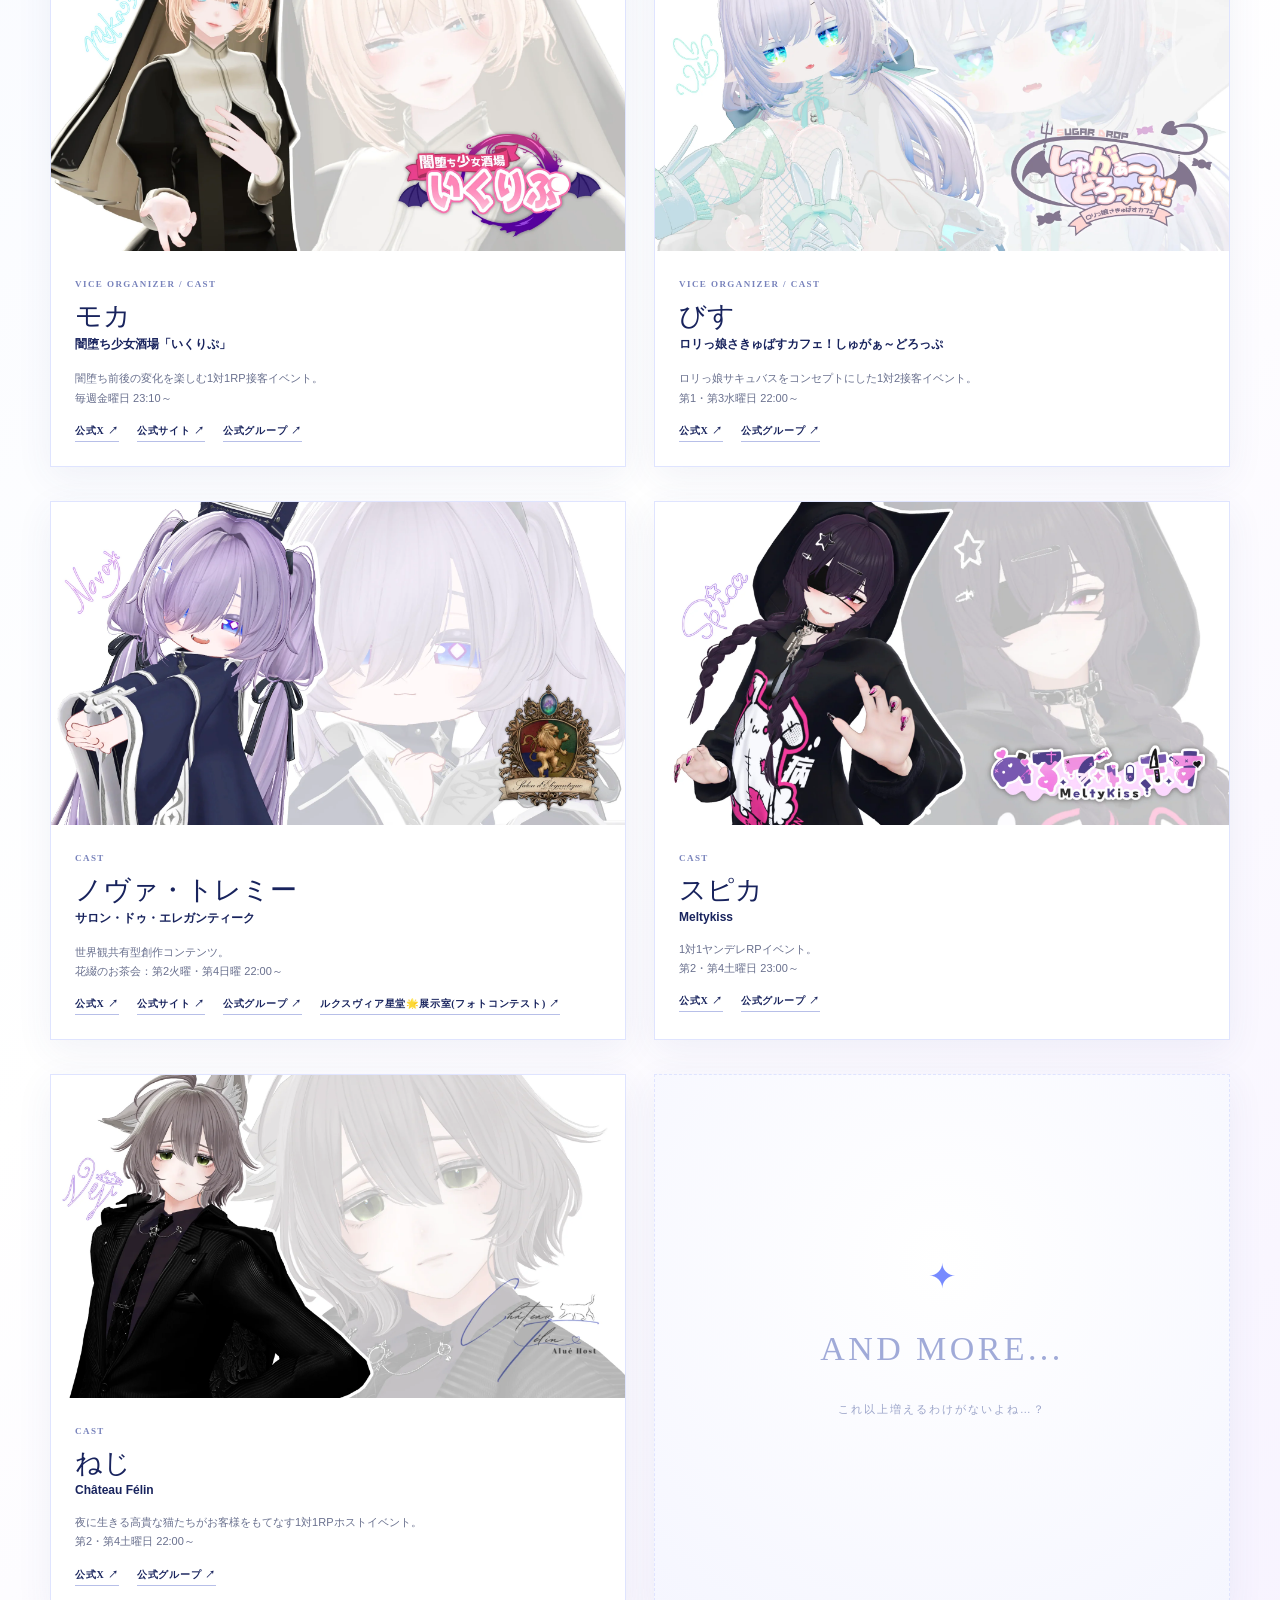
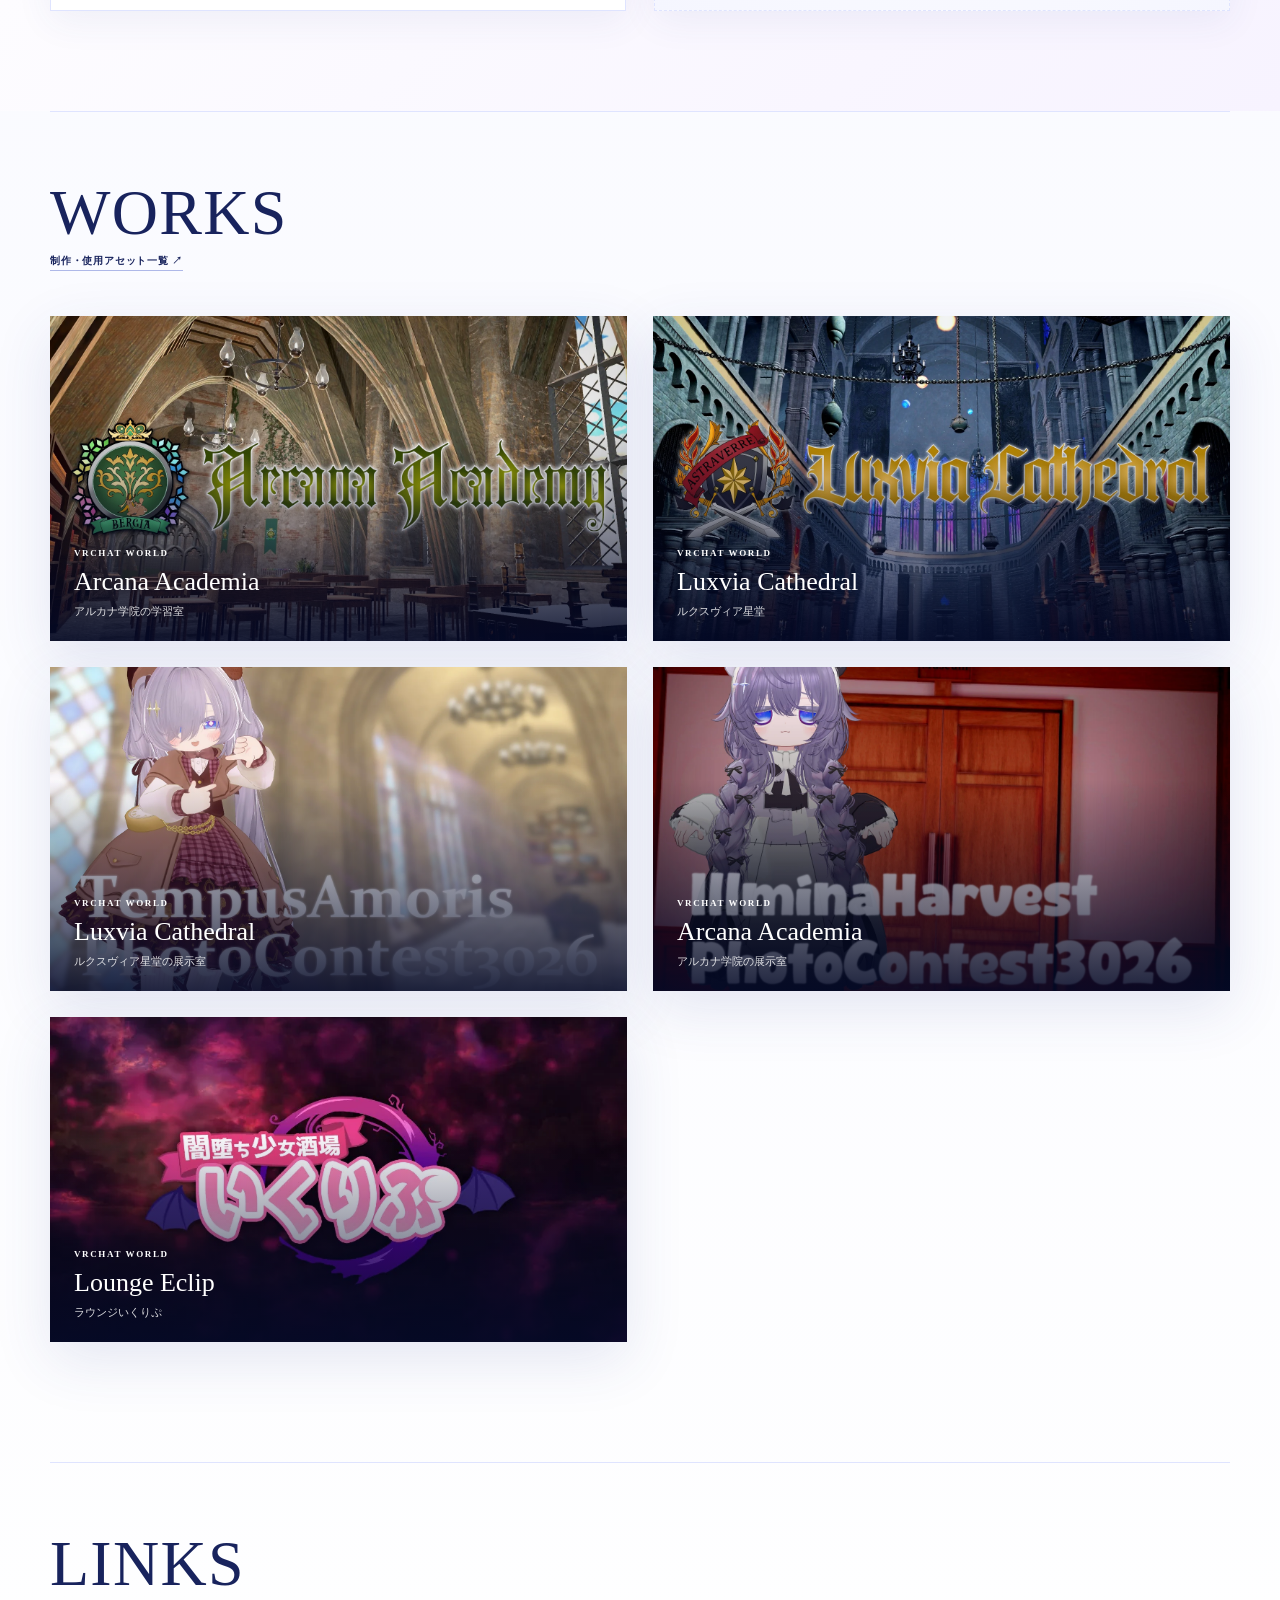
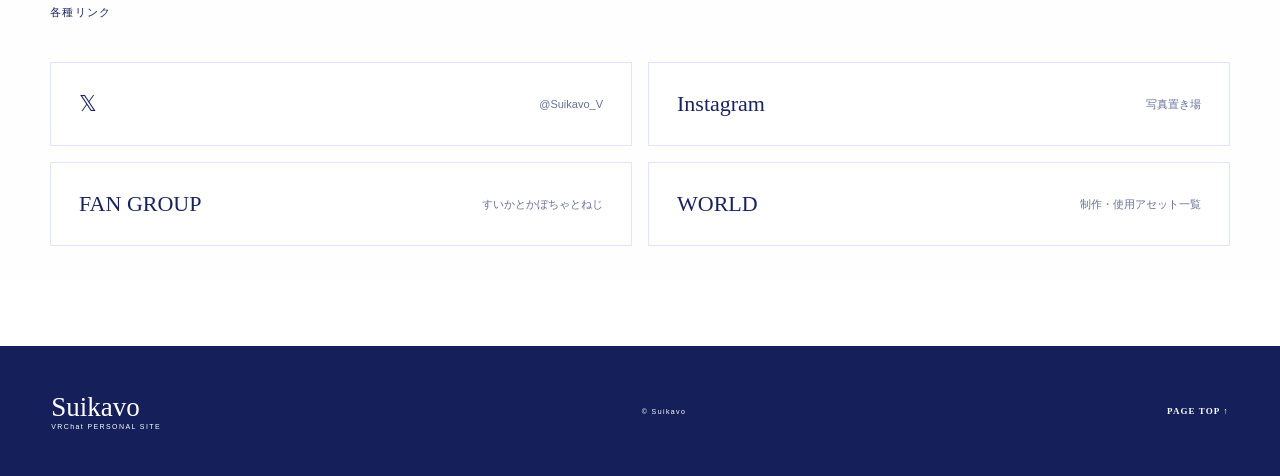
==== commit 08734583: "ヘッダーからサイト名とURLを2行でコピーできるように変更" ====
--- a/index.html
+++ b/index.html
@@ -25,7 +25,7 @@
 <header class="site-header">
   <a class="logo" href="#top"><strong>Suikavo</strong><small>VRChat PERSONAL SITE</small></a>
   <nav><a href="#news">NEWS</a><a href="#event">EVENT</a><a href="#works">WORKS</a><a href="#links">LINKS</a></nav>
-  <a class="site-share" href="https://twitter.com/intent/tweet?text=Suikavo+%7C+PERSONAL+SITE&amp;url=https%3A%2F%2Fsuikabo.github.io%2FSuikavo%2F" target="_blank" rel="noopener noreferrer">Xで共有</a>
+  <button type="button" class="site-share" aria-live="polite">リンクをコピー</button>
   <button class="menu" aria-label="メニュー" aria-expanded="false">MENU</button>
 </header>
 <main id="top">
--- a/css/style.css
+++ b/css/style.css
@@ -89,6 +89,10 @@
 .site-header:has(.site-share) nav { margin-left:auto }
 
 .site-share {
+  background:transparent;
+  color:inherit;
+  font-family:inherit;
+  cursor:pointer;
   margin-left:clamp(12px,3vw,32px);
   border:1px solid rgba(255,255,255,.6);
   border-radius:999px;
